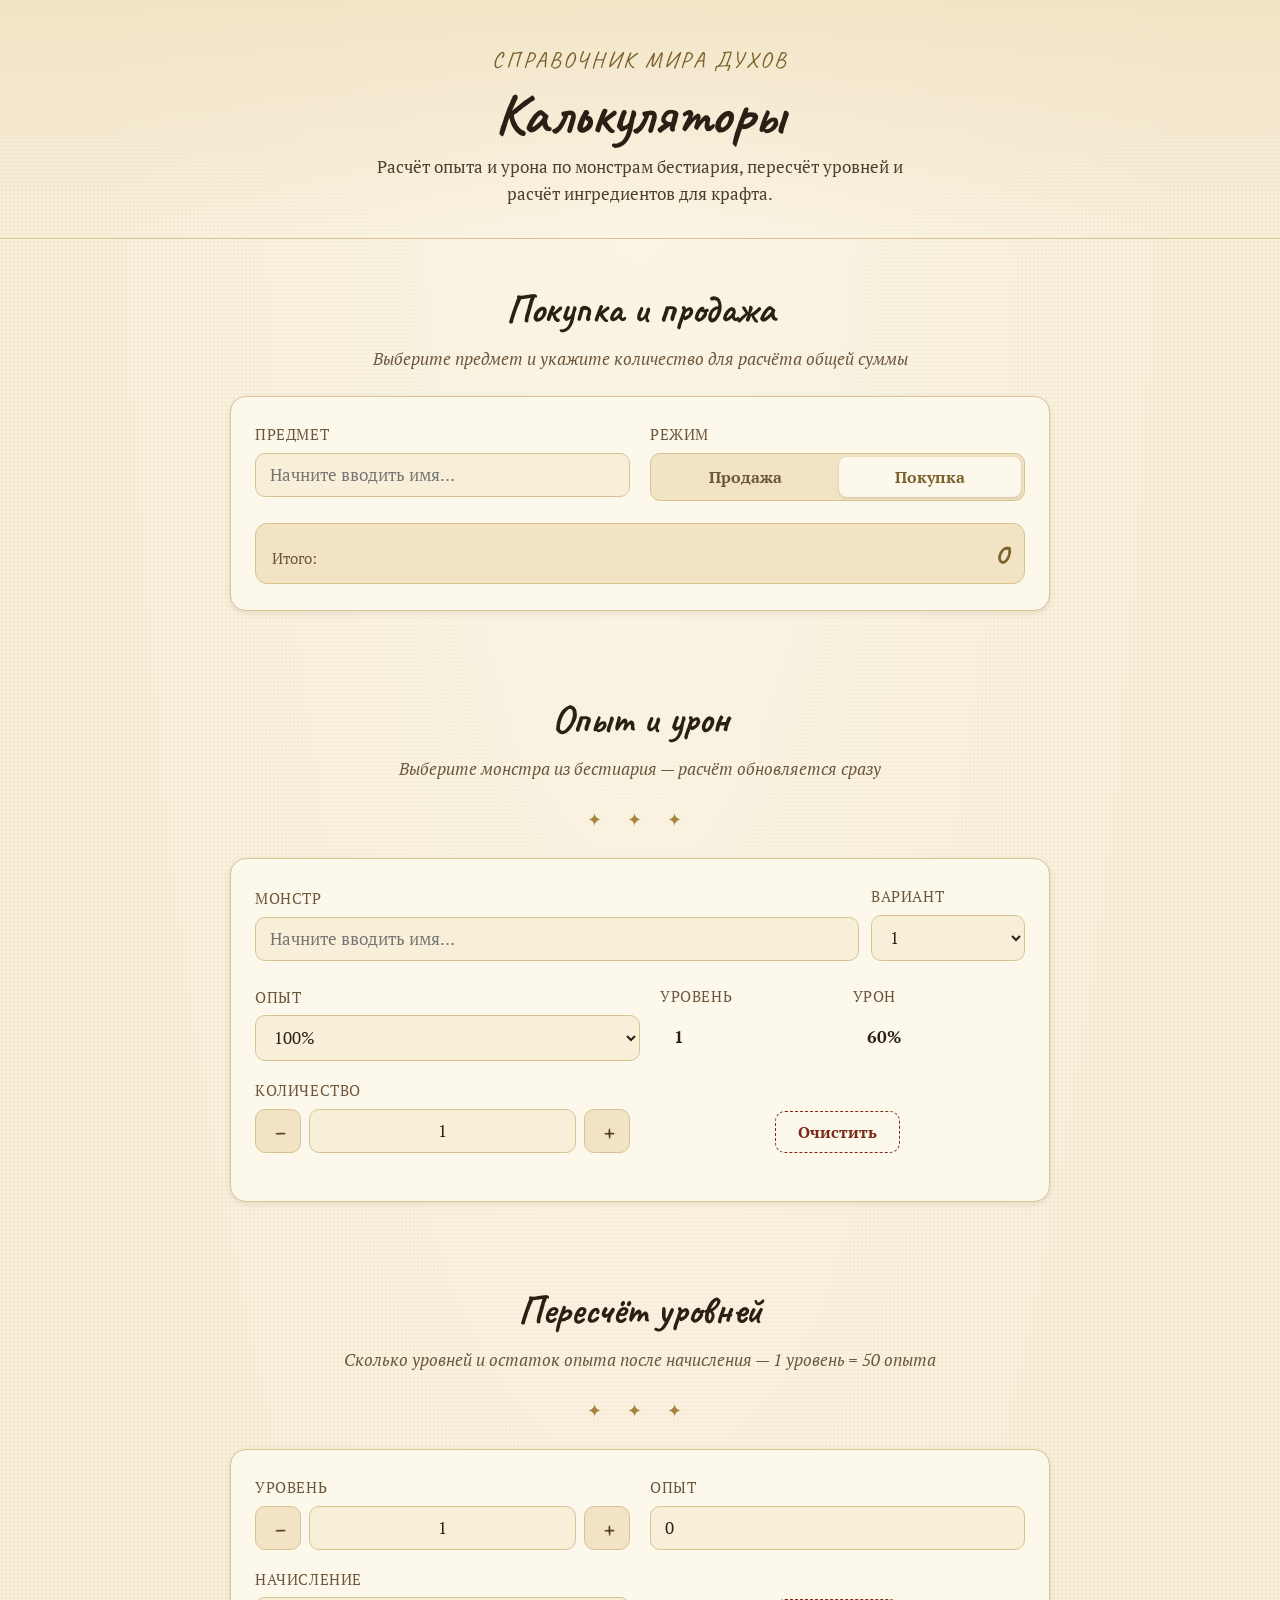
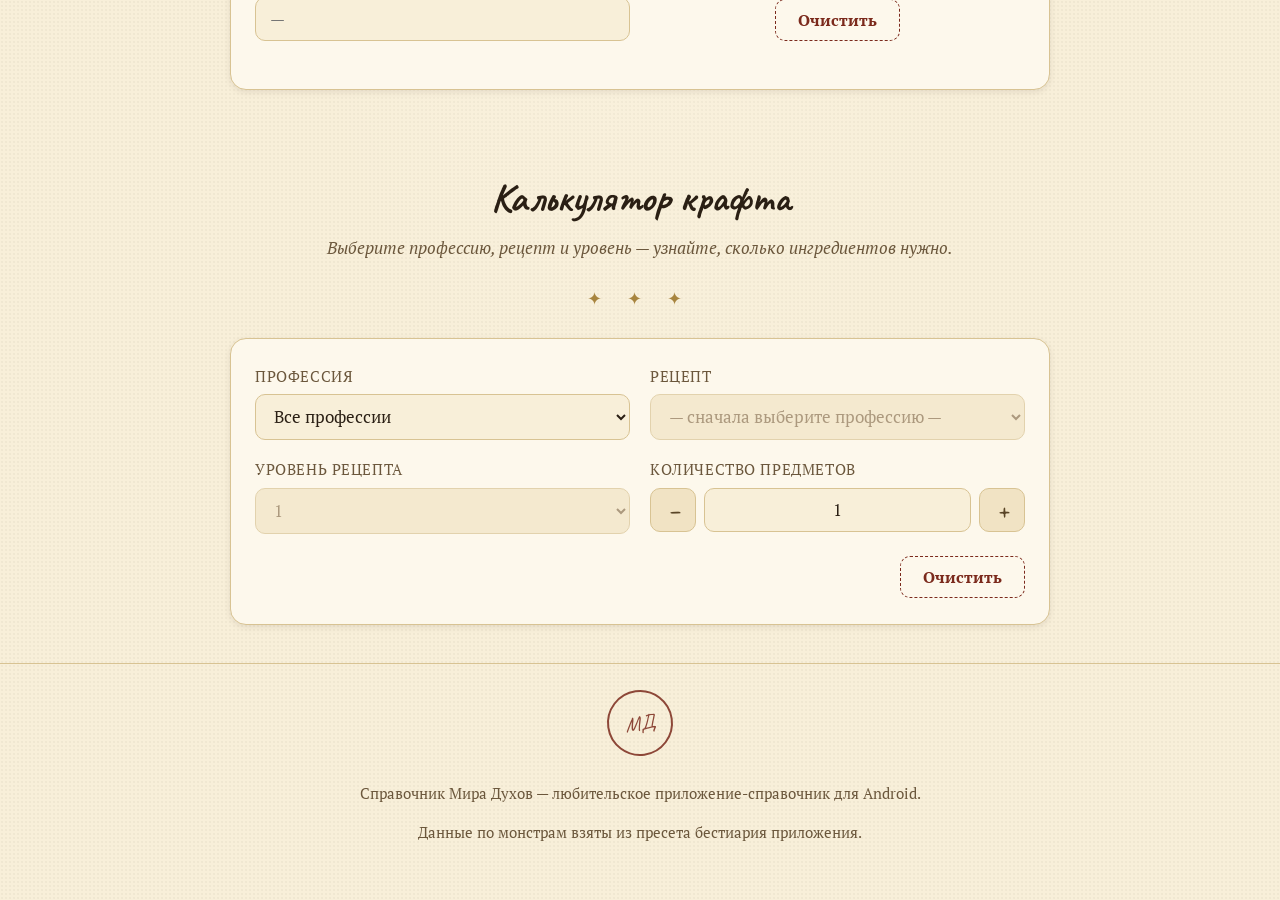
==== calculator.html @ 33ca4345 "fix(calculator): add missing section opener for monster calc" ====
<!DOCTYPE html>
<html lang="ru">
<head>
  <meta charset="utf-8">
  <meta name="viewport" content="width=device-width, initial-scale=1">
  <meta name="robots" content="noindex">
  <title>Калькуляторы — Справочник Мира Духов</title>
  <meta name="description" content="Калькуляторы опыта и урона по монстрам бестиария, пересчёта уровней и расчёта ингредиентов для крафта.">
  <link rel="icon" type="image/png" href="./assets/favicon.png">
  <link rel="preconnect" href="https://fonts.googleapis.com">
  <link rel="preconnect" href="https://fonts.gstatic.com" crossorigin>
  <link href="https://fonts.googleapis.com/css2?family=Caveat:wght@400;700&family=PT+Serif:ital,wght@0,400;0,700;1,400&display=swap" rel="stylesheet">
  <link rel="stylesheet" href="./calculator.css">
  <script src="./monsters-data.js"></script>
  <script src="./recipes-data.js"></script>
  <script src="./items-data.js"></script>
</head>
<body>
  <header class="hero">
    <div class="wrap">
      <p class="kicker">Справочник Мира Духов</p>
      <h1>Калькуляторы</h1>
      <p class="lead">Расчёт опыта и урона по монстрам бестиария, пересчёт уровней и расчёт ингредиентов для крафта.</p>
    </div>
  </header>

  <main>
    <section id="buy-sell">
      <div class="wrap">
        <h2 class="sec-title">Покупка и продажа</h2>
        <p class="sec-sub">Выберите предмет и укажите количество для расчёта общей суммы</p>
        
        <div class="calc-card">
          <div class="fields">
            <div class="field">
              <label for="item-input">Предмет</label>
              <div class="combo">
                <input type="text" id="item-input" autocomplete="off" spellcheck="false" placeholder="Начните вводить имя…">
                <div class="combo-list" id="item-list" role="listbox" aria-label="Варианты предметов"></div>
              </div>
            </div>
            <div class="field">
              <span class="field-label" id="mode-label">Режим</span>
              <div class="switch" id="mode-switch" role="group" aria-labelledby="mode-label">
                <button type="button" class="switch-btn" data-mode="sell" aria-pressed="false">Продажа</button>
                <button type="button" class="switch-btn active" data-mode="buy" aria-pressed="true">Покупка</button>
              </div>
            </div>
          </div>
          
          <div class="results">
            <div class="items-head" id="items-head" hidden>
              <button type="button" class="btn-clear" id="items-clear">Очистить</button>
            </div>
            <div class="items" id="items-list"></div>
            <div class="result-row total" id="total-row">
              <span class="r-label">Итого:</span>
              <span class="r-value" id="total-value">0</span>
            </div>
          </div>
        </div>
      </div>
    </section>

    <section id="monster">
      <div class="wrap">
        <h2 class="sec-title">Опыт и урон</h2>
        <p class="sec-sub">Выберите монстра из бестиария — расчёт обновляется сразу</p>
        <div class="ornament" aria-hidden="true">✦ ✦ ✦</div>

        <div class="calc-card">
          <div class="fields">
            <div class="field field-monster">
              <div class="monster-row">
                <div class="m-name-field">
                  <label for="monster-input">Монстр</label>
                  <div class="combo">
                    <input type="text" id="monster-input" autocomplete="off" spellcheck="false" placeholder="Начните вводить имя…">
                    <div class="combo-list" id="monster-list" role="listbox" aria-label="Варианты монстров"></div>
                  </div>
                </div>
                <div class="m-var-field">
                  <label for="variant-select">Вариант</label>
                  <select id="variant-select" aria-label="Вариант монстра">
                    <option value="1">1</option>
                    <option value="2">2</option>
                    <option value="3">3</option>
                    <option value="4">4</option>
                    <option value="5">5</option>
                    <option value="6">6</option>
                  </select>
                </div>
              </div>
            </div>

            <div class="field field-summary">
              <div class="exp-wrap">
                <label for="exp-select">Опыт</label>
                <select id="exp-select">
                  <option value="1" selected>100%</option>
                  <option value="0.75">75%</option>
                  <option value="0.5">50%</option>
                </select>
              </div>
              <div class="sum-cell">
                <span class="sum-name">Уровень</span>
                <span class="sum-value" id="variant-level">1</span>
              </div>
              <div class="sum-cell">
                <span class="sum-name">Урон</span>
                <span class="sum-value" id="variant-dmg">60%</span>
              </div>
            </div>

            <div class="field">
              <label for="count-input">Количество</label>
              <div class="stepper">
                <button type="button" id="count-minus" aria-label="Уменьшить количество">−</button>
                <input type="number" id="count-input" inputmode="numeric" min="1" step="1" value="1" aria-label="Количество">
                <button type="button" id="count-plus" aria-label="Увеличить количество">+</button>
              </div>
              <span id="count-max-hint"></span>
            </div>

            <div class="field-clear">
              <button type="button" class="btn-clear" id="monster-clear">Очистить</button>
            </div>
          </div>

          <div class="results" id="monster-results">
            <div class="result-row" id="row-element" hidden>
              <span class="r-label">Стихия</span>
              <span class="r-value" id="element-value"></span>
            </div>
            <div class="result-row" id="row-exp" hidden>
              <span class="r-label">Опыт</span>
              <span class="r-value" id="exp-value">—</span>
              <span class="r-formula" id="exp-formula"></span>
            </div>
            <div class="result-row total" id="row-dmg" hidden>
              <span class="r-label">Урон</span>
              <span class="r-value" id="dmg-value">—</span>
              <span class="r-formula" id="dmg-formula"></span>
            </div>
            <div class="results-grid" id="loot-city-grid">
              <div class="result-row" id="row-loot" hidden>
                <span class="r-label">Лут</span>
                <span class="r-value" id="loot-value">
                  <span class="r-value-text"></span>
                </span>
                <button type="button" class="copy-btn loot-copy-btn" id="loot-copy" aria-label="Скопировать список лута">Копировать</button>
              </div>
              <div class="result-row" id="city-row" hidden>
                <span class="r-label">Города</span>
                <span class="r-value" id="city-value">
                  <span class="r-value-text" id="city-list"></span>
                </span>
              </div>
            </div>
          </div>
        </div>
      </div>
    </section>

    <section id="urovni">
      <div class="wrap">
        <h2 class="sec-title">Пересчёт уровней</h2>
        <p class="sec-sub">Сколько уровней и остаток опыта после начисления — 1 уровень = 50 опыта</p>
        <div class="ornament" aria-hidden="true">✦ ✦ ✦</div>

        <div class="calc-card">
          <div class="fields">
            <div class="field">
              <label for="lvl2-input">Уровень</label>
              <div class="stepper">
                <button type="button" id="lvl2-minus" aria-label="Уменьшить уровень">−</button>
                <input type="number" id="lvl2-input" inputmode="numeric" min="1" step="1" value="1" aria-label="Уровень">
                <button type="button" id="lvl2-plus" aria-label="Увеличить уровень">+</button>
              </div>
            </div>

            <div class="field">
              <label for="exp2-input">Опыт</label>
              <input type="number" id="exp2-input" inputmode="numeric" min="0" max="49" step="1" value="0" aria-label="Опыт">
            </div>

            <div class="field">
              <label for="gain2-input">Начисление</label>
              <input type="number" id="gain2-input" inputmode="numeric" min="0" step="1" placeholder="—" aria-label="Начисление опыта">
            </div>

            <div class="field-clear">
              <button type="button" class="btn-clear" id="lvl2-clear">Очистить</button>
            </div>
          </div>

          <div class="results" id="lvl2-results">
            <div class="result-row" id="row2-level" hidden>
              <span class="r-label">Новый уровень</span>
              <span class="r-value" id="lvl2-value">—</span>
              <span class="r-formula" id="lvl2-formula"></span>
            </div>
            <div class="result-row total" id="row2-rest" hidden>
              <span class="r-label">Остаток опыта</span>
              <span class="r-value" id="rest2-value">—</span>
              <span class="r-formula" id="rest2-formula"></span>
            </div>
          </div>
        </div>
      </div>
    </section>
    <section id="craft">
      <div class="wrap">
        <h2 class="sec-title">Калькулятор крафта</h2>
        <p class="sec-sub">Выберите профессию, рецепт и уровень — узнайте, сколько ингредиентов нужно.</p>
        <div class="ornament" aria-hidden="true">✦ ✦ ✦</div>

        <div class="calc-card">
          <div class="fields">
            <div class="field">
              <label for="craft-profession">Профессия</label>
              <select id="craft-profession">
                <option value="">Все профессии</option>
                <option value="alchemist">Зельевар</option>
                <option value="enchanter">Заклинатель</option>
                <option value="cook">Кулинар</option>
                <option value="jeweler">Ювелир</option>
              </select>
            </div>

            <div class="field">
              <label for="craft-recipe">Рецепт</label>
              <select id="craft-recipe" disabled>
                <option value="">— сначала выберите профессию —</option>
              </select>
            </div>

            <div class="field">
              <label for="craft-level">Уровень рецепта</label>
              <select id="craft-level" disabled>
                <option value="1">1</option>
                <option value="5">5</option>
                <option value="10">10</option>
                <option value="15">15</option>
                <option value="20">20</option>
                <option value="25">25</option>
                <option value="30">30</option>
                <option value="35">35</option>
                <option value="40">40</option>
                <option value="50">50</option>
                <option value="55">55</option>
                <option value="60">60</option>
                <option value="65">65</option>
                <option value="70">70</option>
                <option value="75">75</option>
                <option value="80">80</option>
                <option value="85">85</option>
                <option value="90">90</option>
                <option value="95">95</option>
                <option value="100">100</option>
              </select>
            </div>

            <div class="field">
              <label for="craft-qty">Количество предметов</label>
              <div class="stepper">
                <button type="button" id="craft-qty-minus" aria-label="Уменьшить количество">−</button>
                <input type="number" id="craft-qty" inputmode="numeric" min="1" step="1" value="1" aria-label="Количество">
                <button type="button" id="craft-qty-plus" aria-label="Увеличить количество">+</button>
              </div>
            </div>
          </div>

          
          <div class="result-row" id="row-craft" hidden>
            <span class="r-value" id="craft-output">
              <span class="r-value-text"></span>
              <button type="button" class="copy-btn" id="craft-copy" aria-label="Скопировать список ингредиентов">Копировать</button></span>
          </div>

          <div class="card-actions">
            <button type="button" class="btn-clear" id="craft-clear">Очистить</button>
          </div>
        </div>
      </div>
    </section>
  </main>

  <footer>
    <div class="wrap">
      <div class="seal" aria-hidden="true">МД</div>
      <p>Справочник Мира Духов — любительское приложение-справочник для Android.</p>
      <p>Данные по монстрам взяты из пресета бестиария приложения.</p>
    </div>
  </footer>

  <script>
    'use strict';

    /* ——— Утилиты ——— */
    function fmtInt(x) {
      var s = Math.round(x).toString(10);
      var out = '', c = 0;
      for (var i = s.length - 1; i >= 0; i--) {
        out = s[i] + out;
        c++;
        if (c % 3 === 0 && i > 0) out = '\u00A0' + out;
      }
      return out;
    }

    function clampInt(v, min, max, fallback) {
      var n = parseInt(v, 10);
      if (isNaN(n)) return fallback;
      if (n < min) return min;
      if (n > max) return max;
      return n;
    }

    /* ——— Калькулятор 1: опыт, урон и лут ——— */
    var mInput = document.getElementById('monster-input');
    var mList = document.getElementById('monster-list');
    var expSel = document.getElementById('exp-select');
    var cntInput = document.getElementById('count-input');
    var cntMaxHint = document.getElementById('count-max-hint');
    var vLevelEl = document.getElementById('variant-level');
    var vDmgEl = document.getElementById('variant-dmg');

    /* 6 вариантов монстра: номер → урон%, ступень уровня от min монстра (0/1/2), макс кол-во */
    var VARIANTS = [
      { dmg: 60, tier: 0, max: 7 },   /* 1 — 60% | 1 ур. | 7 шт */
      { dmg: 20, tier: 2, max: 11 },  /* 2 — 20% | 3 ур. | 11 шт */
      { dmg: 30, tier: 1, max: 10 },  /* 3 — 30% | 2 ур. | 10 шт */
      { dmg: 10, tier: 2, max: 12 },  /* 4 — 10% | 3 ур. | 12 шт */
      { dmg: 50, tier: 0, max: 8 },   /* 5 — 50% | 1 ур. | 8 шт */
      { dmg: 40, tier: 1, max: 9 }    /* 6 — 40% | 2 ур. | 9 шт */
    ];
    var currentVariant = 0;   // индекс выбранного варианта (0 = вариант 1)
    var variantSel = document.getElementById('variant-select');
    var cntMinus = document.getElementById('count-minus');
    var cntPlus = document.getElementById('count-plus');
    var rowExp = document.getElementById('row-exp');
    var rowDmg = document.getElementById('row-dmg');
    var expValue = document.getElementById('exp-value');
    var expFormula = document.getElementById('exp-formula');
    var dmgValue = document.getElementById('dmg-value');
    var dmgFormula = document.getElementById('dmg-formula');
    var rowLoot = document.getElementById('row-loot');
    var lootValue = document.getElementById('loot-value');
    var lootCopy = document.getElementById('loot-copy');
    var mClear = document.getElementById('monster-clear');
    var rowElement = document.getElementById('row-element');
    var elementValue = document.getElementById('element-value');

    var current = null;   // выбранный монстр {n, min, max, loot}
    var activeIdx = -1;   // подсвеченный пункт списка подсказок

    function norm(s) {
      var map = { 'ё': 'е', 'й': 'и', 'ъ': '', 'ь': '' };
      var r = '';
      s = s.toLowerCase();
      for (var i = 0; i < s.length; i++) {
        var ch = s[i];
        r += (ch in map) ? map[ch] : ch;
      }
      return r;
    }

    function search(q) {
      var nq = norm(q.trim());
      if (!nq) return { hits: [], more: false };
      var starts = [], incl = [];
      for (var i = 0; i < MONSTERS.length; i++) {
        var nn = norm(MONSTERS[i].n);
        if (nn.indexOf(nq) === 0) starts.push(i);
        else if (nn.indexOf(nq) !== -1) incl.push(i);
      }
      return { hits: starts.concat(incl), more: false };
    }

    function lvlLabel(m) {
      if (m.min == null) return 'уровни не указаны';
      if (m.min === m.max) return m.min + ' ур.';
      return m.min + '–' + m.max + ' ур.';
    }

    /* Уровень варианта: min + ступень (0/1/2); монстры с одним уровнем (напр. 10 ур.) — всегда он */
    function variantLevel(v) {
      if (current == null || current.min == null) return 1;
      if (current.min === current.max) return current.min;
      var lvl = current.min + v.tier;
      if (lvl > current.max) lvl = current.max;
      return lvl;
    }

    /* Максимум количества: без ограничений для монстров с одним уровнем */
    function currentMaxQty() {
      if (current != null && current.min != null && current.min === current.max) return 9999;
      return VARIANTS[currentVariant].max;
    }

    function escapeHtml(s) {
      return s.replace(/[&<>"']/g, function (c) {
        return { '&': '&', '<': '<', '>': '>', '"': '"', "'": '&#39;' }[c];
      });
    }

    /* ——— Стихии: палитра как в приложении (constants/monsterElements.ts) ——— */
    var ELEMENT_STYLES = {
      'Вода': { background: '#d5e4ec', text: '#26485c' },
      'Огонь': { background: '#ecd2c8', text: '#6d3223' },
      'Земля': { background: '#cbb98f', text: '#5b4726' },
      'Воздух': { background: '#dde8d6', text: '#42582f' },
      'Энергия': { background: '#e0d5ea', text: '#4c3663' },
      'Свет': { background: '#ece5c8', text: '#5e5322' },
      'Тьма': { background: '#d3ccd6', text: '#372e42' }
    };
    var DEFAULT_ELEMENT_STYLE = { background: '#efe9d8', text: '#4f3e2b' };

    function elementChip(el) {
      var st = ELEMENT_STYLES[el] || DEFAULT_ELEMENT_STYLE;
      return '<span class="element-chip" style="background:' + st.background + ';color:' + st.text + '">' +
        escapeHtml(el) + '</span>';
    }

    function elementChipsHtml(els) {
      if (!els || els.length === 0) {
        var st = DEFAULT_ELEMENT_STYLE;
        return '<span class="element-chip" style="background:' + st.background + ';color:' + st.text + '">— без стихии —</span>';
      }
      if (els.length === 1) return elementChip(els[0]);
      /* Несколько стихий — цветные полосы-сегменты, как ElementBackdrop в приложении */
      return '<span class="element-chip-stripes">' + els.map(elementChip).join('') + '</span>';
    }

    function markMatch(name, q) {
      var t = norm(q.trim());
      if (!t) return escapeHtml(name);
      var idx = norm(name).indexOf(t);
      if (idx === -1) return escapeHtml(name);
      return escapeHtml(name.slice(0, idx)) +
        '<span class="combo-mark">' + escapeHtml(name.slice(idx, idx + t.length)) + '</span>' +
        escapeHtml(name.slice(idx + t.length));
    }

    function renderList() {
      var q = mInput.value;
      var res = search(q);
      var hits = res.hits;
      activeIdx = -1;
      if (!q.trim()) { mList.innerHTML = ''; closeList(); return; }
      if (hits.length === 0) {
        mList.innerHTML = '<div class="combo-empty">Ничего не найдено</div>';
        mList.classList.add('open');
        return;
      }
      var html = '';
      for (var k = 0; k < hits.length; k++) {
        var m = MONSTERS[hits[k]];
        html += '<div class="combo-item" data-i="' + hits[k] + '" role="option">' +
          '<span>' + markMatch(m.n, q) + '</span>' +
          '<span class="lvl">' + lvlLabel(m) + '</span>' +
          '<span class="combo-el">' + elementChipsHtml(m.el) + '</span></div>';
      }
      mList.innerHTML = html;
      mList.classList.add('open');
    }

    function closeList() { mList.classList.remove('open'); activeIdx = -1; }

    /* Подписи уровня/урона по текущему варианту и монстру */
    function updateSummary() {
      var v = VARIANTS[currentVariant];
      vLevelEl.textContent = String(variantLevel(v));
      vDmgEl.textContent = v.dmg + '%';
    }

    function pick(i) {
      var m = MONSTERS[i];
      if (!m) return;
      current = m;
      mInput.value = m.n;
      closeList();
      expSel.value = '1';
      /* количество не сбрасываем — clamp к максимуму варианта в recalc1 */
      currentVariant = 0;
      variantSel.value = '1';
      updateSummary();
      recalc1();
      updateCityList();
    }

    function recalc1() {
      if (current == null) {
        rowElement.hidden = true;
        rowExp.hidden = true;
        rowDmg.hidden = true;
        rowLoot.hidden = true;
        return;
      }
      var v = VARIANTS[currentVariant];
      var level = variantLevel(v);
      var expPct = parseFloat(expSel.value);
      var dmgPct = v.dmg;
      var isFixedLvl = (current.min != null && current.min === current.max);
      var maxQty = currentMaxQty();
      var qty = clampInt(cntInput.value, 1, maxQty, 1);
      cntInput.value = String(qty);
      cntMaxHint.textContent = isFixedLvl ? 'без ограничений' : 'макс. ' + maxQty;

      var expOne = level * 100 * expPct;
      var expAll = expOne * qty;
      var dmgOne = (level * 100 * dmgPct) / 100;
      var dmgAll = dmgOne * qty;

      rowExp.hidden = false;
      rowDmg.hidden = false;
      rowElement.hidden = false;
      elementValue.innerHTML = elementChipsHtml(current.el);

      expValue.textContent = fmtInt(expOne) + (qty > 1 ? ' × ' + qty + ' = ' + fmtInt(expAll) : '');
      expFormula.textContent = current.n + ', ' + level + ' ур., опыт ' + Math.round(expPct * 100) + '%' +
        (qty > 1 ? ', ' + qty + ' шт.' : '') + ' → ' + fmtInt(expOne) + ' за одного, всего ' + fmtInt(expAll);

      dmgValue.textContent = fmtInt(dmgOne) + (qty > 1 ? ' × ' + qty + ' = ' + fmtInt(dmgAll) : '');
      dmgFormula.textContent = current.n + ', ' + level + ' ур., урон ' + dmgPct + '%' +
        (qty > 1 ? ', ' + qty + ' шт.' : '') + ' → ' + fmtInt(dmgOne) + ' за одного, всего ' + fmtInt(dmgAll);

      /* Лут: «имя N/M» — N = кол-во монстров (стаков), M = размер стака из бестиария */
      var loot = current.loot || [];
      rowLoot.hidden = loot.length === 0;
      syncLootCity();
      if (loot.length === 0) {
        lootValue.querySelector('.r-value-text').textContent = '—';
        return;
      }
      var lines = [];
      for (var j = 0; j < loot.length; j++) {
        var name = loot[j][0];
        lines.push(name + ' ' + qty + '/' + loot[j][1]);
      }
      lootValue.querySelector('.r-value-text').textContent = lines.join('\n');
    }

    lootCopy.addEventListener('click', function () {
      if (!current || !current.loot || current.loot.length === 0) return;
      var text = lootValue.querySelector('.r-value-text').textContent || '';
      var textarea = document.createElement('textarea');
      textarea.value = text;
      textarea.style.position = 'fixed';
      textarea.style.opacity = '0';
      document.body.appendChild(textarea);
      textarea.select();
      document.execCommand('copy');
      document.body.removeChild(textarea);
    });

    /* ——— События калькулятора 1 ——— */
    mInput.addEventListener('input', function () { renderList(); updateCityList(); });
    mInput.addEventListener('focus', renderList);
    /* Повторный клик по полю имени — снова показать варианты */
    mInput.addEventListener('click', function () { renderList(); });

    mInput.addEventListener('keydown', function (e) {
      var items = mList.querySelectorAll('.combo-item');
      if (!mList.classList.contains('open') || items.length === 0) return;
      if (e.key === 'ArrowDown') {
        e.preventDefault();
        activeIdx = (activeIdx + 1) % items.length;
      } else if (e.key === 'ArrowUp') {
        e.preventDefault();
        activeIdx = (activeIdx - 1 + items.length) % items.length;
      } else if (e.key === 'Enter') {
        e.preventDefault();
        var it = items[activeIdx >= 0 ? activeIdx : 0];
        pick(parseInt(it.getAttribute('data-i'), 10));
        return;
      } else if (e.key === 'Escape') {
        closeList();
        return;
      } else {
        return;
      }
      for (var i = 0; i < items.length; i++) items[i].classList.toggle('active', i === activeIdx);
      items[activeIdx].scrollIntoView({ block: 'nearest' });
    });

    mList.addEventListener('mousedown', function (e) {
      var item = e.target.closest('.combo-item');
      if (item) {
        e.preventDefault();
        pick(parseInt(item.getAttribute('data-i'), 10));
      }
    });

    document.addEventListener('click', function (e) {
      if (!e.target.closest('.combo')) closeList();
    });

    expSel.addEventListener('change', recalc1);
    variantSel.addEventListener('change', function () {
      var n = parseInt(variantSel.value, 10);
      if (n >= 1 && n <= VARIANTS.length) {
        currentVariant = n - 1;
        updateSummary();
        recalc1();
      }
    });
    cntInput.addEventListener('input', function () {
      var maxQty = currentMaxQty();
      cntInput.value = String(clampInt(cntInput.value, 1, maxQty, 1));
      recalc1();
    });

    function setCount(v) {
      var maxQty = currentMaxQty();
      cntInput.value = String(clampInt(v, 1, maxQty, 1)); updateCityList();
      recalc1();
    }

    cntMinus.addEventListener('click', function () {
      var maxQty = currentMaxQty();
      setCount(clampInt(cntInput.value, 1, maxQty, 1) - 1);
    });
    cntPlus.addEventListener('click', function () {
      var maxQty = currentMaxQty();
      setCount(clampInt(cntInput.value, 1, maxQty, 1) + 1);
    });

    mClear.addEventListener('click', function () {
      current = null;
      mInput.value = '';
      closeList();
      currentVariant = 0;
      variantSel.value = '1';
      vLevelEl.textContent = '1';
      vDmgEl.textContent = '60%';
      cntInput.value = '1';
      expSel.value = '1';
      recalc1();
      updateCityList();
      mInput.focus();
    });

    /* ——— Калькулятор 2: пересчёт уровней ——— */
    var l2Input = document.getElementById('lvl2-input');
    var l2Minus = document.getElementById('lvl2-minus');
    var l2Plus = document.getElementById('lvl2-plus');
    var e2Input = document.getElementById('exp2-input');
    var g2Input = document.getElementById('gain2-input');
    var row2Level = document.getElementById('row2-level');
    var row2Rest = document.getElementById('row2-rest');
    var l2Value = document.getElementById('lvl2-value');
    var l2Formula = document.getElementById('lvl2-formula');
    var r2Value = document.getElementById('rest2-value');
    var r2Formula = document.getElementById('rest2-formula');
    var l2Clear = document.getElementById('lvl2-clear');

    var EXP_PER_LEVEL = 50;

    function parseInt2(v, fallback) {
      var n = parseInt(v, 10);
      return isNaN(n) ? fallback : n;
    }

    function recalc2() {
      var gainRaw = g2Input.value.trim();
      if (gainRaw === '') {
        row2Level.hidden = true;
        row2Rest.hidden = true;
        return;
      }
      var gain = parseInt2(gainRaw, 0);
      if (gain < 0) gain = 0;
      var lvl = clampInt(l2Input.value, 1, 9999, 1);
      var exp = clampInt(e2Input.value, 0, 49, 0);

      var total = lvl * EXP_PER_LEVEL + exp + gain;
      var newLvl = Math.floor(total / EXP_PER_LEVEL);
      var rest = total % EXP_PER_LEVEL;

      row2Level.hidden = false;
      row2Rest.hidden = false;

      l2Value.textContent = String(newLvl);
      l2Formula.textContent = lvl + ' ур. × 50 + ' + exp + ' + ' + fmtInt(gain) + ' = ' + fmtInt(total) + ' опыта → ' + newLvl + ' ур.';
      r2Value.textContent = String(rest);
      r2Formula.textContent = 'Остаток в пределах уровня: ' + rest + ' из 50';
    }

    function setL2(v) {
      l2Input.value = String(clampInt(v, 1, 9999, 1));
      recalc2();
    }

    l2Minus.addEventListener('click', function () { setL2(clampInt(l2Input.value, 1, 9999, 1) - 1); });
    l2Plus.addEventListener('click', function () { setL2(clampInt(l2Input.value, 1, 9999, 1) + 1); });
    l2Input.addEventListener('input', recalc2);
    e2Input.addEventListener('input', recalc2);
    g2Input.addEventListener('input', recalc2);

    l2Clear.addEventListener('click', function () {
      l2Input.value = '1';
      e2Input.value = '0';
      g2Input.value = '';
      recalc2();
      l2Input.focus();
    });

    /* ——— Обновление списка городов монстра ——— */
    var cityListEl = document.getElementById('city-list');
    var cityRowEl = document.getElementById('city-row');
    var lootCityGrid = document.getElementById('loot-city-grid');

    function getCityNames() {
      var mName = mInput.value.trim();
      var m = MONSTERS.find(function (x) { return x.n === mName; });
      if (!m) return [];
      return m.cityNames || m.cities || m.cityIds || [];
    }

    function updateCityList() {
      if (!cityListEl) return;
      var names = getCityNames();
      cityListEl.textContent = names.join(', ');
      syncLootCity();
    }

    /* Лут и города — 50/50; если есть только одно — колонка одна, если ни одного — блок скрыт */
    function syncLootCity() {
      if (!cityRowEl || !lootCityGrid) return;
      var hasLoot = !rowLoot.hidden;
      var hasCities = getCityNames().length > 0;
      cityRowEl.hidden = !hasCities;
      lootCityGrid.hidden = !(hasLoot || hasCities);
      lootCityGrid.classList.toggle('single', hasLoot !== hasCities);
    }

    /* ——— Инициализация ——— */
    currentVariant = 0;
    variantSel.value = '1';
    vLevelEl.textContent = '1';
    vDmgEl.textContent = '60%';
    recalc1(); updateCityList();
    recalc2();
  </script>

  <script src="./craft-calculator.js"></script>
</body>
</html>
---- calculator.css ----
:root {
      --paper-0: #fdf8ec;
      --paper-50: #f8efd9;
      --paper-100: #f1e3c4;
      --paper-200: #e8d7ae;
      --paper-300: #d8c393;
      --ink-200: #8a7250;
      --ink-300: #6b573c;
      --ink-400: #4f3e2b;
      --ink-500: #3a2c1e;
      --ink-600: #2a1f14;
      --gold-300: #cba75d;
      --gold-500: #a8853f;
      --gold-700: #7d612b;
      --seal-500: #7b2a1c;
      --primary-700: #5a4527;
      --hand: 'Caveat', 'Comic Sans MS', cursive;
      --serif: 'PT Serif', Georgia, 'Times New Roman', serif;
    }

    * { box-sizing: border-box; }
    [hidden] { display: none !important; }

    body {
      margin: 0;
      font-family: var(--serif);
      font-size: 17px;
      line-height: 1.6;
      color: var(--ink-500);
      background-color: var(--paper-50);
      background-image:
        radial-gradient(ellipse at top, rgba(253, 248, 236, 0.7), transparent 60%),
        radial-gradient(rgba(58, 44, 30, 0.04) 1px, transparent 1px);
      background-size: 100% 100%, 4px 4px;
      -webkit-font-smoothing: antialiased;
    }

    .wrap { max-width: 860px; margin: 0 auto; padding: 0 20px; }

    /* ——— Шапка ——— */
    .hero {
      text-align: center;
      padding: 42px 0 30px;
      background: linear-gradient(180deg, rgba(241, 227, 196, 0.9), rgba(248, 239, 217, 0));
      border-bottom: 1px solid var(--paper-300);
    }

    .hero .kicker {
      font-family: var(--hand);
      font-size: 1.4rem;
      letter-spacing: 0.12em;
      text-transform: uppercase;
      color: var(--gold-700);
      margin: 0 0 6px;
    }

    .hero h1 {
      font-family: var(--hand);
      font-weight: 700;
      font-size: clamp(2.4rem, 6vw, 3.6rem);
      line-height: 1.05;
      color: var(--ink-600);
      margin: 0 0 10px;
    }

    .hero .lead { max-width: 560px; margin: 0 auto; font-size: 1.05rem; color: var(--ink-400); }

    /* ——— Секции ——— */
    section { padding: 38px 0; }

    .sec-title {
      font-family: var(--hand);
      font-weight: 700;
      font-size: clamp(1.9rem, 5vw, 2.5rem);
      text-align: center;
      color: var(--ink-600);
      margin: 0 0 4px;
    }

    .sec-sub { text-align: center; color: var(--ink-300); font-style: italic; margin: 0 0 24px; }

    .ornament {
      text-align: center;
      color: var(--gold-500);
      font-size: 1.1rem;
      letter-spacing: 0.6em;
      margin: 0 0 24px;
      user-select: none;
    }

    .calc-card {
      background: var(--paper-0);
      border: 1px solid var(--paper-300);
      border-radius: 16px;
      padding: 26px 24px;
      box-shadow: 0 2px 6px rgba(58, 44, 30, 0.10);
    }

    .fields {
      display: grid;
      grid-template-columns: repeat(2, minmax(0, 1fr));
      gap: 18px 20px;
      margin-bottom: 22px;
    }
    .field-monster,
    .field-summary {
      grid-column: 1 / -1;
    }

    .field { min-width: 0; }

    .field > label {
      display: block;
      font-size: 0.92rem;
      letter-spacing: 0.04em;
      text-transform: uppercase;
      color: var(--ink-300);
      margin: 0 0 6px;
    }

    .field .hint { font-size: 0.85rem; color: var(--ink-200); font-style: italic; margin-top: 4px; }

    .field-label {
      display: block;
      font-size: 0.92rem;
      letter-spacing: 0.04em;
      text-transform: uppercase;
      color: var(--ink-300);
      margin: 0 0 6px;
    }

    /* ——— Переключатель Продажа / Покупка ——— */
    .switch {
      display: flex;
      background: var(--paper-100);
      border: 1px solid var(--paper-300);
      border-radius: 10px;
      padding: 3px;
      gap: 3px;
    }

    .switch-btn {
      flex: 1 1 0;
      font-family: var(--serif);
      font-size: 1rem;
      font-weight: 700;
      color: var(--ink-300);
      background: transparent;
      border: none;
      border-radius: 8px;
      padding: 9px 12px;
      cursor: pointer;
      transition: background 0.15s ease, color 0.15s ease;
    }

    .switch-btn:hover { color: var(--ink-500); }

    .switch-btn.active {
      background: var(--paper-0);
      color: var(--gold-700);
      box-shadow: 0 1px 3px rgba(58, 44, 30, 0.18);
    }

    .field-summary {
      display: flex;
      gap: 20px;
      margin-top: 6px;
      align-items: flex-end;
    }
    .exp-wrap {
      flex: 0 0 50%;
      max-width: 50%;
      min-width: 0;
    }
    .exp-wrap > label {
      display: block;
      font-size: 0.92rem;
      letter-spacing: 0.04em;
      text-transform: uppercase;
      color: var(--ink-300);
      margin: 0 0 6px;
    }
    .exp-wrap select {
      width: 100%;
    }
    .sum-cell {
      flex: 1 1 0;
      display: flex;
      flex-direction: column;
      min-width: 0;
    }
    .sum-name {
      font-size: 0.92rem;
      letter-spacing: 0.04em;
      text-transform: uppercase;
      color: var(--ink-300);
      margin-bottom: 6px;
    }
    .sum-value {
      font-family: var(--serif);
      font-size: 1.05rem;
      font-weight: 700;
      color: var(--ink-600);
      padding: 10px 14px;
    }

    input[type="text"], input[type="number"], select {
      width: 100%;
      font-family: var(--serif);
      font-size: 1.05rem;
      color: var(--ink-600);
      background: var(--paper-50);
      border: 1px solid var(--paper-300);
      border-radius: 10px;
      padding: 10px 14px;
      outline: none;
      transition: border-color 0.15s ease, box-shadow 0.15s ease;
    }

    input[type="text"]:focus, input[type="number"]:focus, select:focus {
      border-color: var(--gold-500);
      box-shadow: 0 0 0 3px rgba(168, 133, 63, 0.18);
    }

    select { cursor: pointer; }
    select:disabled { color: var(--ink-200); cursor: default; background: var(--paper-100); }

    /* ——— Поиск монстра с подсказками ——— */
    .combo { position: relative; width: 100%; }

    .combo-list {
      position: absolute;
      z-index: 30;
      left: 0;
      right: 0;
      top: calc(100% + 6px);
      background: var(--paper-0);
      border: 1px solid var(--paper-300);
      border-radius: 12px;
      box-shadow: 0 10px 26px rgba(58, 44, 30, 0.22);
      max-height: 320px;
      overflow-y: auto;
      padding: 6px;
      display: none;
    }

    .combo-list.open { display: block; }

    .combo-item {
      display: flex;
      justify-content: space-between;
      align-items: baseline;
      gap: 12px;
      padding: 9px 12px;
      border-radius: 8px;
      cursor: pointer;
      color: var(--ink-500);
    }

    .combo-item .lvl { flex: none; font-size: 0.88rem; color: var(--ink-200); font-style: italic; }
    .combo-item .combo-el { flex: none; margin-left: auto; }
    .monster-row {
      display: flex;
      gap: 12px;
      align-items: flex-end;
    }
    .monster-row label {
      display: block;
      font-size: 0.92rem;
      letter-spacing: 0.04em;
      text-transform: uppercase;
      color: var(--ink-300);
      margin: 0 0 6px;
    }
    .monster-row .m-name-field {
      flex: 1 1 0;
      min-width: 0;
    }
    .monster-row .m-var-field {
      flex: 0 0 20%;
      max-width: 20%;
    }
    .monster-row .combo {
      width: 100%;
    }
    .monster-row select {
      width: 100%;
    }
    .combo-item:hover, .combo-item.active { background: var(--paper-100); color: var(--ink-600); }
    .combo-item.none-lvl .lvl { color: var(--seal-500); }

    .combo-empty { padding: 10px 12px; color: var(--ink-200); font-style: italic; }
    .combo-mark { color: var(--gold-700); font-weight: 700; }
    .combo-item .price { flex: none; font-size: 0.9rem; color: var(--gold-700); white-space: nowrap; }

    /* ——— Покупка/продажа: список позиций ——— */
    .items { display: grid; gap: 10px; }
    .items:empty { display: none; }

    .item-row {
      display: flex;
      align-items: center;
      gap: 12px;
      background: var(--paper-50);
      border: 1px solid var(--paper-200);
      border-radius: 12px;
      padding: 10px 14px;
    }

    .item-row .item-name { flex: 1 1 auto; min-width: 0; color: var(--ink-500); }
    .item-row .item-amount {
      flex: none;
      font-family: var(--hand);
      font-weight: 700;
      font-size: 1.4rem;
      line-height: 1;
      color: var(--primary-700);
      white-space: nowrap;
    }

    /* Строка позиции */
    .item-line { display: flex; align-items: center; }
    .item-line .item-row { flex: 1 1 auto; }

    .item-row .stepper { flex: none; gap: 6px; }
    .item-row .stepper button { width: 38px; font-size: 1.35rem; }
    .item-row .stepper input {
      width: 56px;
      font-family: var(--serif);
      font-size: 1.05rem;
      color: var(--ink-600);
      background: var(--paper-0);
      border: 1px solid var(--paper-300);
      border-radius: 10px;
      padding: 7px 4px;
    }

    /* Одна кнопка «Очистить» на весь список позиций — над списком */
    .items-head { display: flex; justify-content: flex-end; }
    .items-head[hidden] { display: none; }

    @media (max-width: 640px) {
      .item-row { flex-wrap: wrap; }
      .item-row .item-amount { order: 3; width: 100%; text-align: right; }
    }

    /* ——— Степпер (−/+ по бокам) ——— */
    .stepper { display: flex; align-items: stretch; gap: 8px; }

    .stepper button {
      flex: none;
      width: 46px;
      font-family: var(--hand);
      font-size: 1.6rem;
      font-weight: 700;
      line-height: 1;
      color: var(--primary-700);
      background: var(--paper-100);
      border: 1px solid var(--paper-300);
      border-radius: 10px;
      cursor: pointer;
      transition: background 0.15s ease, transform 0.1s ease;
    }

    .stepper button:hover { background: var(--paper-200); }
    .stepper button:active { transform: translateY(1px); }
    .stepper button:disabled { opacity: 0.45; cursor: default; transform: none; }

    .stepper input { text-align: center; -moz-appearance: textfield; appearance: textfield; }
    .stepper input::-webkit-outer-spin-button,
    .stepper input::-webkit-inner-spin-button { -webkit-appearance: none; margin: 0; }

    /* ——— Кнопка «Очистить» ——— */
    .card-actions { margin-top: 20px; display: flex; justify-content: flex-end; }

    .btn-clear {
      font-family: var(--serif);
      font-size: 1rem;
      font-weight: 700;
      color: var(--seal-500);
      background: transparent;
      border: 1px dashed var(--seal-500);
      border-radius: 10px;
      padding: 9px 22px;
      cursor: pointer;
      transition: background 0.15s ease;
    }

    .btn-clear:hover { background: rgba(123, 42, 28, 0.08); }

    /* Кнопка «Очистить» — соседняя колонка сетки, по центру блока */
    .field-clear {
      display: flex;
      align-items: flex-end;
      justify-content: center;
    }

    /* ——— Результаты ——— */
    .results { margin-top: 22px; display: grid; gap: 14px; }

    .result-row {
      display: grid;
      grid-template-columns: 1fr auto;
      align-items: baseline;
      gap: 6px 16px;
      background: var(--paper-50);
      border: 1px solid var(--paper-200);
      border-radius: 12px;
      padding: 12px 16px;
    }

    .result-row .r-label { font-size: 0.95rem; color: var(--ink-300); }
    .result-row .r-value {
      font-family: var(--hand);
      font-weight: 700;
      font-size: 1.7rem;
      line-height: 1.1;
      color: var(--primary-700);
      white-space: nowrap;
    }

    .result-row .r-formula {
      grid-column: 1 / -1;
      font-size: 0.88rem;
      color: var(--ink-200);
      font-style: italic;
    }

    .result-row.total { background: var(--paper-100); border-color: var(--paper-300); }
    .result-row.total .r-value { font-size: 2rem; color: var(--gold-700); }

    .placeholder { color: var(--ink-200); font-style: italic; text-align: center; padding: 8px 0 2px; }

    #row-loot,
    #city-row {
      grid-template-columns: minmax(0, 70%) minmax(0, 1fr);
      align-items: start;
      justify-items: stretch;
    }
    #row-loot .r-label,
    #city-row .r-label {
      grid-column: 1 / -1;
      justify-self: start;
      font-weight: 500;
      color: var(--ink-400);
    }
    #row-loot .r-value,
    #city-row .r-value {
      display: flex;
      align-items: flex-start;
      gap: 12px;
      min-width: 0;
      justify-self: stretch;
      text-align: left;
    }

    .r-value-text {
      font-family: var(--serif);
      font-size: 1rem;
      font-weight: 400;
      line-height: 1.8;
      white-space: pre-line;
      overflow-wrap: anywhere;
      color: var(--ink-500);
      flex: 1;
      min-width: 0;
    }

    /* ——— Лут и крафт: единый стиль для result-row ——— */
    /* Убираем grid-column约束 — .r-label и .r-value текут свободно,
       .r-value занимает всё доступное место, кнопка не уезжает вниз */
    #row-loot,
    #row-craft,
    #city-row {
      align-items: start;
    }
    #row-loot .r-label,
    #row-craft .r-label,
    #city-row .r-label {
      display: block;
      margin-bottom: 6px;
      font-weight: 500;
      color: var(--ink-400);
    }
    #row-loot .r-value,
    #row-craft .r-value,
    #city-row .r-value {
      display: flex;
      align-items: flex-start;
      gap: 12px;
      width: 100%;
    }
    #city-row .r-value { max-height: 400px; overflow-y: auto; }

    .copy-btn {
      font-family: var(--serif);
      font-size: 0.8rem;
      font-weight: 700;
      color: var(--ink-400);
      background: var(--paper-100);
      border: 1px solid var(--paper-300);
      border-radius: 8px;
      padding: 5px 12px;
      cursor: pointer;
      transition: all 0.15s ease;
      white-space: nowrap;
      flex-shrink: 0;
      max-width: 100%;
      overflow: hidden;
      text-overflow: ellipsis;
    }
    .copy-btn:hover {
      background: var(--paper-200);
      color: var(--ink-500);
    }
    .copy-btn.copied {
      color: var(--gold-700);
      border-color: var(--gold-500);
    }

    /* ——— Чипы стихий (как в приложении: ElementBackdrop/ELEMENT_STYLES) ——— */
    .element-chips { display: flex; flex-wrap: wrap; gap: 8px; }

    .element-chip {
      font-family: var(--serif);
      font-size: 0.95rem;
      font-weight: 700;
      line-height: 1;
      padding: 7px 14px;
      border-radius: 999px;
      border: 1px solid rgba(58, 44, 30, 0.25);
      white-space: nowrap;
    }

    /* Цветные полосы по стихиям — сегменты на всю высоту чипа */
    .element-chip-stripes {
      display: inline-flex;
      padding: 0;
      overflow: hidden;
    }
    .element-chip-stripes .element-chip {
      border-radius: 0;
      border: none;
      border-right: 1px solid rgba(58, 44, 30, 0.25);
    }
    .element-chip-stripes .element-chip:last-child { border-right: none; }
    .element-chip-stripes .element-chip:first-child { border-top-left-radius: 999px; border-bottom-left-radius: 999px; }
    .element-chip-stripes .element-chip:last-child { border-top-right-radius: 999px; border-bottom-right-radius: 999px; }

    /* Чипы в подсказках комбобокса — компактнее */
    .combo-item .element-chip { font-size: 0.78rem; padding: 3px 10px; font-weight: 400; }

    /* Чипы в строке результата: r-value не даёт переноситься (nowrap) — переопределяем */
    #row-element .r-value { white-space: normal; }

    footer {
      text-align: center;
      padding: 26px 20px 40px;
      color: var(--ink-300);
      font-size: 0.95rem;
      border-top: 1px solid var(--paper-300);
    }

    footer .seal {
      display: inline-block;
      font-family: var(--hand);
      font-size: 1.3rem;
      color: var(--seal-500);
      border: 2px solid var(--seal-500);
      border-radius: 50%;
      width: 66px;
      height: 66px;
      line-height: 62px;
      transform: rotate(-8deg);
      margin-bottom: 10px;
      opacity: 0.85;
      user-select: none;
    }

    /* ——— 50/50 split: лут | города ——— */
    .results-grid {
      display: grid;
      grid-template-columns: 1fr 1fr;
      gap: 1.5rem;
      align-items: start;
    }
    .results-grid[hidden] { display: none; }
    .results-grid.single { grid-template-columns: 1fr; }

    @media (max-width: 640px) {
      .results-grid { grid-template-columns: 1fr; }
      .fields { grid-template-columns: 1fr; }
      .result-row { grid-template-columns: 1fr; }
      .result-row .r-value { font-size: 1.5rem; }
      .result-row.total .r-value { font-size: 1.7rem; }

      #row-loot,
      #row-craft {
        /* сетка больше не нужна, flex в .r-value справляется */
      }
      #row-loot .r-label,
      #row-craft .r-label {
        grid-column: 1;
      }
      .r-value-text {
        font-size: 1.5rem;
      }
    }
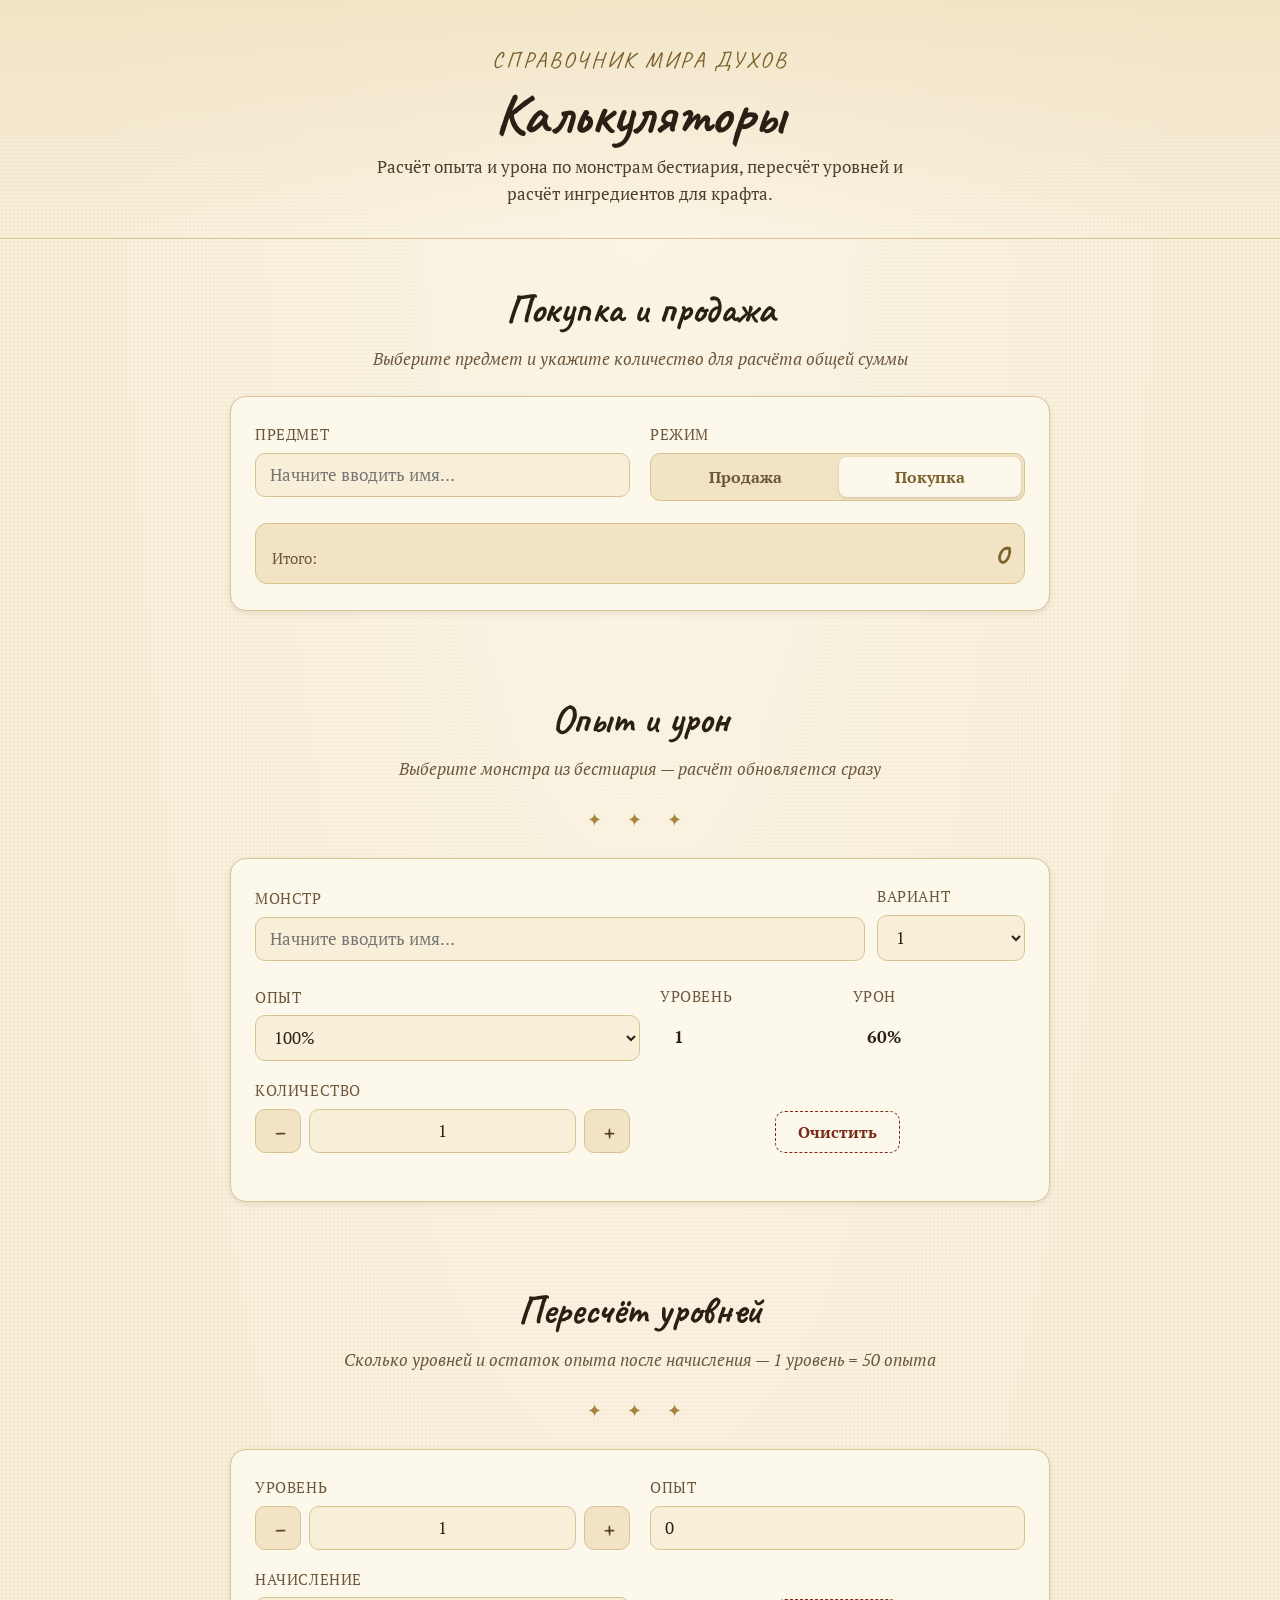
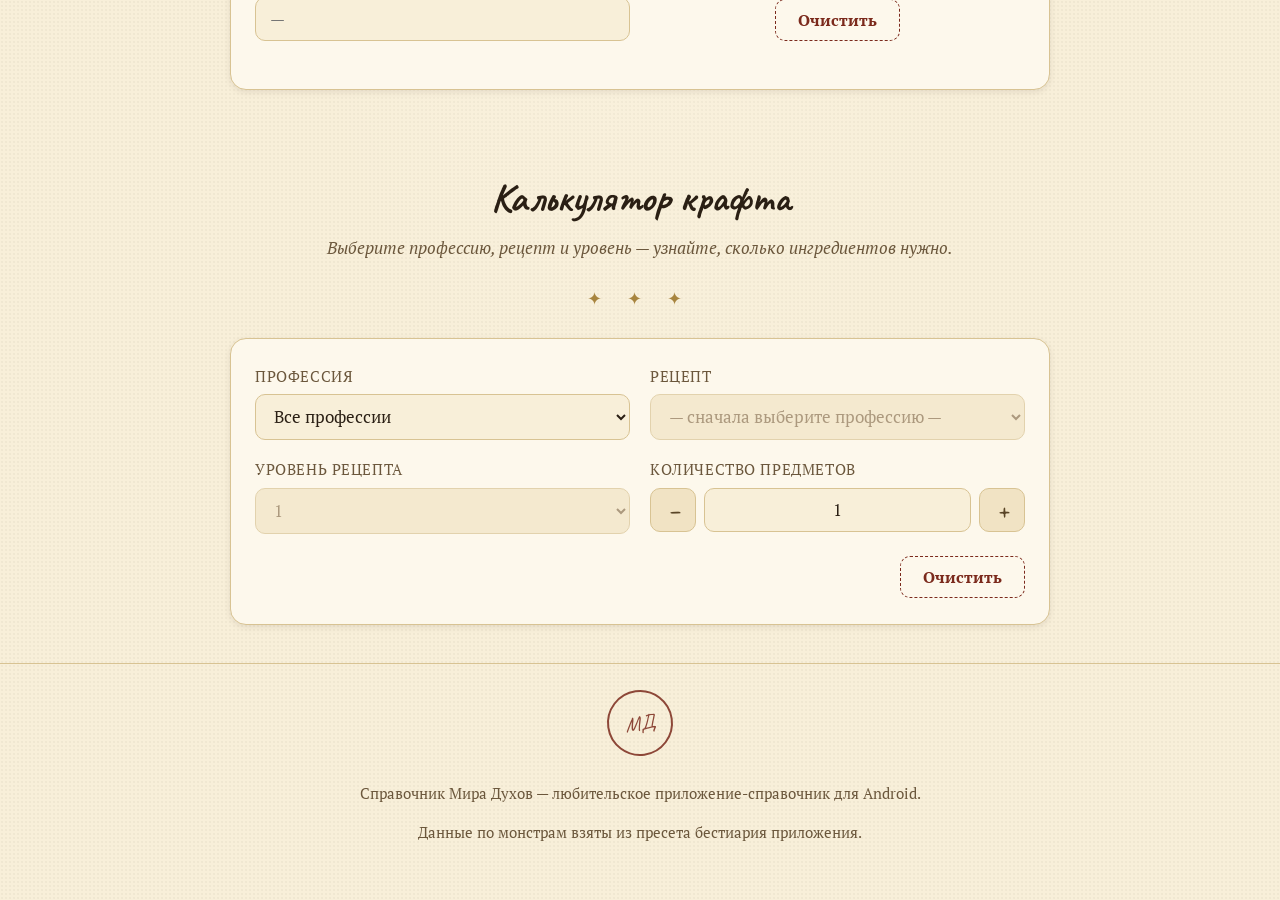
==== commit e064356a: "fix(calculator): exact 80/20 widths, cache-bust stylesheet" ====
--- a/calculator.html
+++ b/calculator.html
@@ -10,7 +10,7 @@
   <link rel="preconnect" href="https://fonts.googleapis.com">
   <link rel="preconnect" href="https://fonts.gstatic.com" crossorigin>
   <link href="https://fonts.googleapis.com/css2?family=Caveat:wght@400;700&family=PT+Serif:ital,wght@0,400;0,700;1,400&display=swap" rel="stylesheet">
-  <link rel="stylesheet" href="./calculator.css">
+  <link rel="stylesheet" href="./calculator.css?v=2">
   <script src="./monsters-data.js"></script>
   <script src="./recipes-data.js"></script>
   <script src="./items-data.js"></script>
--- a/calculator.css
+++ b/calculator.css
@@ -273,12 +273,13 @@
       margin: 0 0 6px;
     }
     .monster-row .m-name-field {
-      flex: 1 1 0;
+      flex: 0 0 calc(80% - 6px);
+      max-width: calc(80% - 6px);
       min-width: 0;
     }
     .monster-row .m-var-field {
-      flex: 0 0 20%;
-      max-width: 20%;
+      flex: 0 0 calc(20% - 6px);
+      max-width: calc(20% - 6px);
     }
     .monster-row .combo {
       width: 100%;
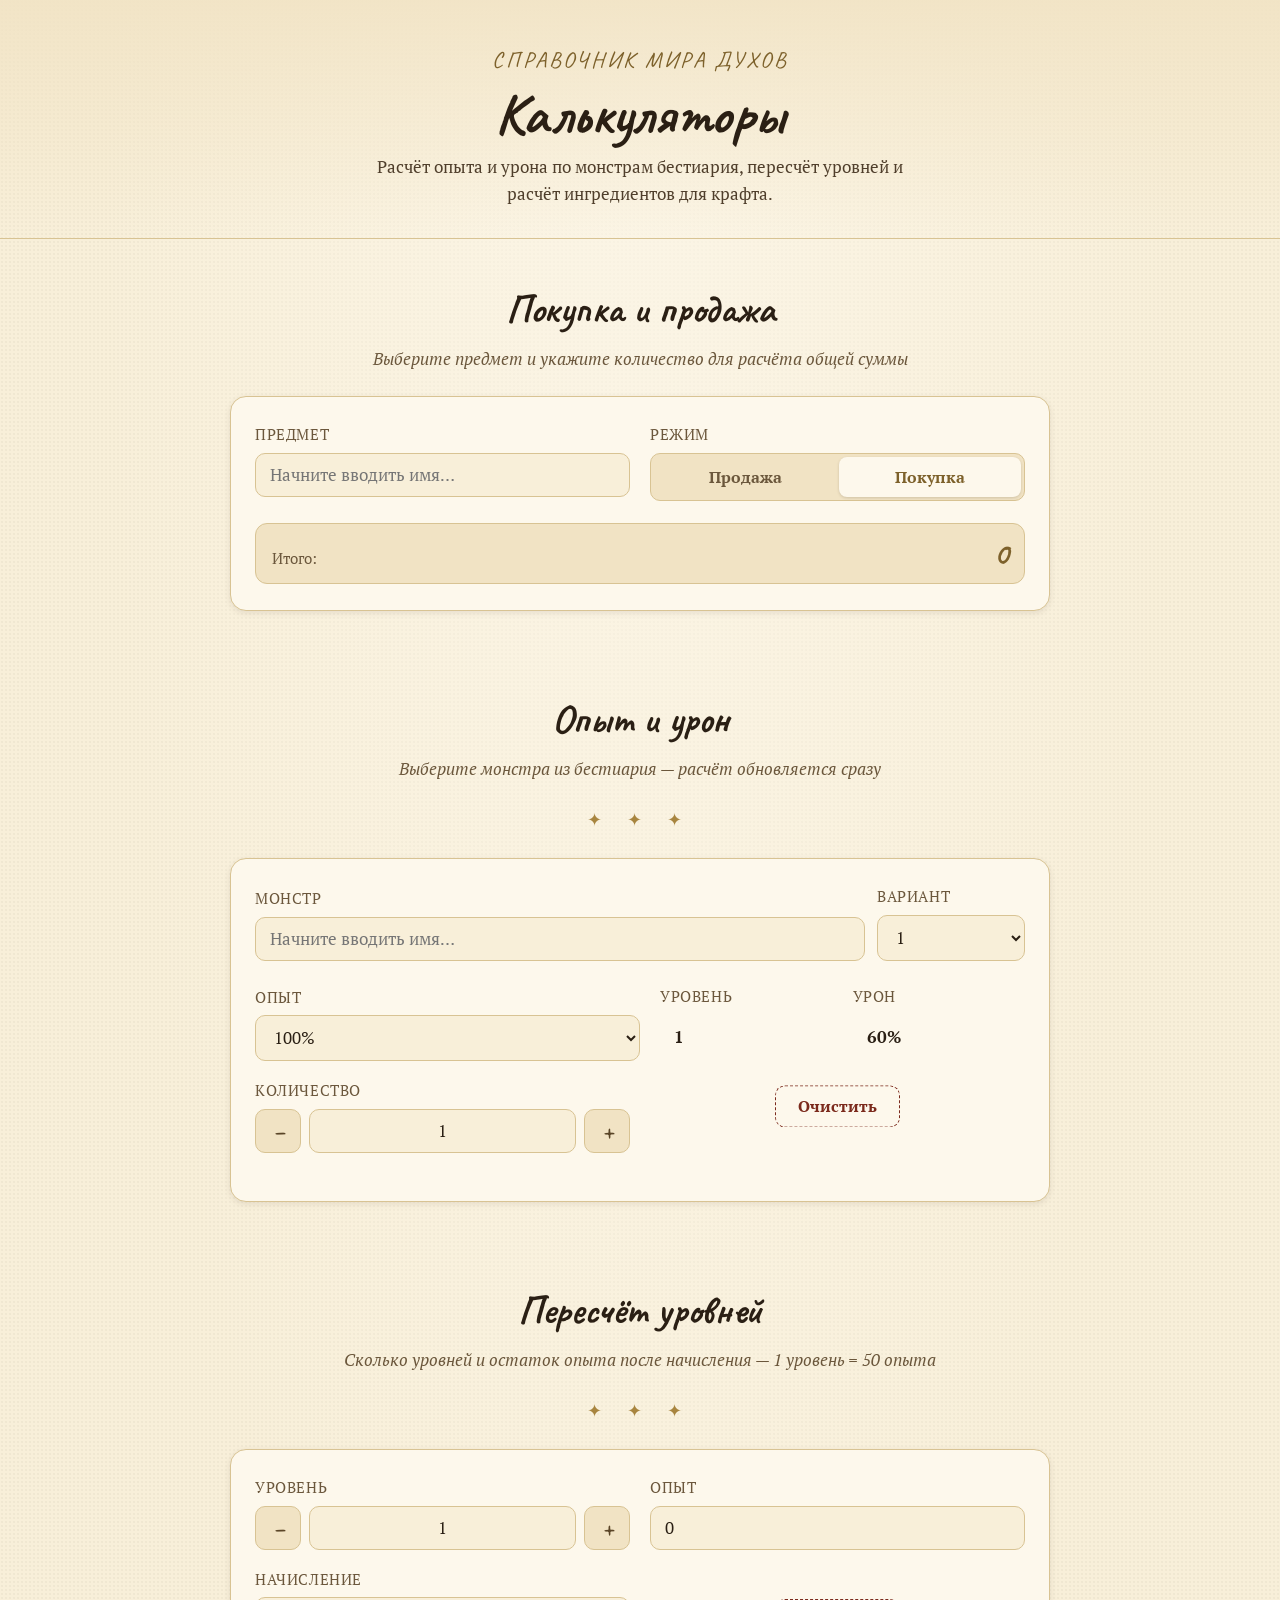
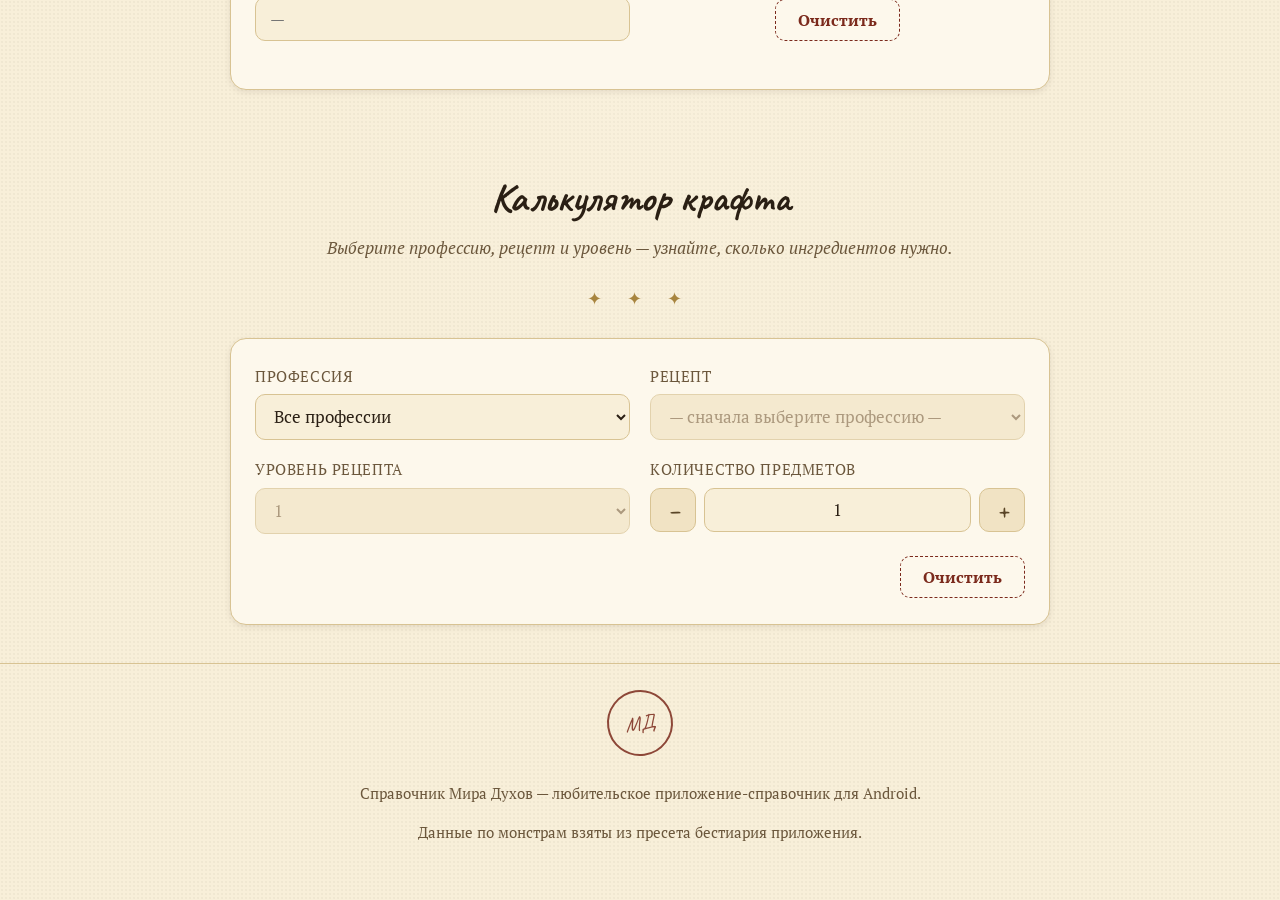
==== commit 89ff4df2: "fix(calculator): restore original number sizing and refresh stylesheet" ====
--- a/calculator.html
+++ b/calculator.html
@@ -10,8 +10,8 @@
   <link rel="preconnect" href="https://fonts.googleapis.com">
   <link rel="preconnect" href="https://fonts.gstatic.com" crossorigin>
   <link href="https://fonts.googleapis.com/css2?family=Caveat:wght@400;700&family=PT+Serif:ital,wght@0,400;0,700;1,400&display=swap" rel="stylesheet">
-  <link rel="stylesheet" href="./calculator.css?v=2">
-  <script src="./monsters-data.js"></script>
+  <link rel="stylesheet" href="./calculator.css?v=5">
+  <script src="./monsters-data.js?v=2"></script>
   <script src="./recipes-data.js"></script>
   <script src="./items-data.js"></script>
 </head>
@@ -128,19 +128,43 @@
           </div>
 
           <div class="results" id="monster-results">
-            <div class="result-row" id="row-element" hidden>
-              <span class="r-label">Стихия</span>
-              <span class="r-value" id="element-value"></span>
-            </div>
-            <div class="result-row" id="row-exp" hidden>
-              <span class="r-label">Опыт</span>
-              <span class="r-value" id="exp-value">—</span>
-              <span class="r-formula" id="exp-formula"></span>
-            </div>
-            <div class="result-row total" id="row-dmg" hidden>
-              <span class="r-label">Урон</span>
-              <span class="r-value" id="dmg-value">—</span>
-              <span class="r-formula" id="dmg-formula"></span>
+            <div class="monster-result-pair" id="element-life-grid" hidden>
+              <div class="result-row" id="row-element" hidden>
+                <span class="r-label" id="element-label">Стихия</span>
+                <span class="r-value" id="element-value"></span>
+                <div class="switch" id="element-switch" role="group" aria-labelledby="element-label" hidden>
+                  <button type="button" class="switch-btn active" data-adjustment="0" aria-pressed="true">0%</button>
+                  <button type="button" class="switch-btn" data-adjustment="20" aria-pressed="false">+20%</button>
+                  <button type="button" class="switch-btn" data-adjustment="-20" aria-pressed="false">-20%</button>
+                </div>
+              </div>
+              <div class="result-row" id="row-life">
+                <span class="r-label">Жизнь</span>
+                <span class="r-value" id="life-value" aria-live="polite"></span>
+                <span class="r-formula" id="life-formula" hidden></span>
+              </div>
+            </div>
+            <div class="monster-result-pair" id="exp-details-grid" hidden>
+              <div class="result-row" id="row-exp" hidden>
+                <span class="r-label">Опыт</span>
+                <span class="r-value" id="exp-value">—</span>
+                <span class="r-formula" id="exp-formula"></span>
+              </div>
+              <div class="result-row monster-info" id="row-details" hidden>
+                <span class="r-label">Дополнительные детали</span>
+                <span class="r-value-text" id="details-value"></span>
+              </div>
+            </div>
+            <div class="monster-result-pair" id="dmg-skills-grid" hidden>
+              <div class="result-row total" id="row-dmg" hidden>
+                <span class="r-label">Урон</span>
+                <span class="r-value" id="dmg-value">—</span>
+                <span class="r-formula" id="dmg-formula"></span>
+              </div>
+              <div class="result-row monster-info" id="row-skills" hidden>
+                <span class="r-label">Специальные навыки</span>
+                <span class="r-value-text" id="skills-value"></span>
+              </div>
             </div>
             <div class="results-grid" id="loot-city-grid">
               <div class="result-row" id="row-loot" hidden>
@@ -351,6 +375,18 @@
     var mClear = document.getElementById('monster-clear');
     var rowElement = document.getElementById('row-element');
     var elementValue = document.getElementById('element-value');
+    var elementLifeGrid = document.getElementById('element-life-grid');
+    var expDetailsGrid = document.getElementById('exp-details-grid');
+    var dmgSkillsGrid = document.getElementById('dmg-skills-grid');
+    var elementSwitch = document.getElementById('element-switch');
+    var elementButtons = elementSwitch.querySelectorAll('.switch-btn');
+    var elementAdjustment = 0;
+    var lifeValue = document.getElementById('life-value');
+    var lifeFormula = document.getElementById('life-formula');
+    var rowDetails = document.getElementById('row-details');
+    var detailsValue = document.getElementById('details-value');
+    var rowSkills = document.getElementById('row-skills');
+    var skillsValue = document.getElementById('skills-value');
 
     var current = null;   // выбранный монстр {n, min, max, loot}
     var activeIdx = -1;   // подсвеченный пункт списка подсказок
@@ -423,7 +459,8 @@
         escapeHtml(el) + '</span>';
     }
 
-    function elementChipsHtml(els) {
+    function elementChipsHtml(els, variableElement) {
+      if (variableElement) return elementChip('Переменная стихия');
       if (!els || els.length === 0) {
         var st = DEFAULT_ELEMENT_STYLE;
         return '<span class="element-chip" style="background:' + st.background + ';color:' + st.text + '">— без стихии —</span>';
@@ -482,6 +519,7 @@
       mInput.value = m.n;
       closeList();
       expSel.value = '1';
+      elementAdjustment = 0;
       /* количество не сбрасываем — clamp к максимуму варианта в recalc1 */
       currentVariant = 0;
       variantSel.value = '1';
@@ -491,11 +529,28 @@
     }
 
     function recalc1() {
+      elementLifeGrid.hidden = current == null;
+      expDetailsGrid.hidden = current == null;
+      dmgSkillsGrid.hidden = current == null;
+      detailsValue.textContent = current ? current.details || '' : '';
+      skillsValue.textContent = current ? (current.skills || []).join('\n') : '';
+      rowDetails.hidden = !detailsValue.textContent;
+      rowSkills.hidden = !skillsValue.textContent;
+      var hasElement = current != null && ((current.el || []).length > 0 || current.variableElement === true);
+      elementSwitch.hidden = !hasElement;
+      if (!hasElement) elementAdjustment = 0;
+      for (var b = 0; b < elementButtons.length; b++) {
+        var selected = Number(elementButtons[b].getAttribute('data-adjustment')) === elementAdjustment;
+        elementButtons[b].classList.toggle('active', selected);
+        elementButtons[b].setAttribute('aria-pressed', String(selected));
+      }
       if (current == null) {
         rowElement.hidden = true;
         rowExp.hidden = true;
         rowDmg.hidden = true;
         rowLoot.hidden = true;
+        lifeValue.textContent = '';
+        lifeFormula.textContent = '';
         return;
       }
       var v = VARIANTS[currentVariant];
@@ -512,19 +567,24 @@
       var expAll = expOne * qty;
       var dmgOne = (level * 100 * dmgPct) / 100;
       var dmgAll = dmgOne * qty;
+      var elementCoefficient = (100 + elementAdjustment) / 100;
+      var lifeOne = level * 100 * elementCoefficient;
+      var lifeAll = lifeOne * qty;
 
       rowExp.hidden = false;
       rowDmg.hidden = false;
       rowElement.hidden = false;
-      elementValue.innerHTML = elementChipsHtml(current.el);
+      elementValue.innerHTML = elementChipsHtml(current.el, current.variableElement);
+
+      lifeValue.textContent = fmtInt(lifeOne) + ' Х' + (qty > 1 ? ' × ' + qty + ' = ' + fmtInt(lifeAll) + ' Х' : '');
+      lifeFormula.textContent = '100 × ' + level + ' ур. × ' + String(elementCoefficient).replace('.', ',') +
+        ' = ' + fmtInt(lifeOne) + ' Х за одного';
 
       expValue.textContent = fmtInt(expOne) + (qty > 1 ? ' × ' + qty + ' = ' + fmtInt(expAll) : '');
-      expFormula.textContent = current.n + ', ' + level + ' ур., опыт ' + Math.round(expPct * 100) + '%' +
-        (qty > 1 ? ', ' + qty + ' шт.' : '') + ' → ' + fmtInt(expOne) + ' за одного, всего ' + fmtInt(expAll);
+      expFormula.textContent = level + ' ур., опыт ' + Math.round(expPct * 100) + '%';
 
       dmgValue.textContent = fmtInt(dmgOne) + (qty > 1 ? ' × ' + qty + ' = ' + fmtInt(dmgAll) : '');
-      dmgFormula.textContent = current.n + ', ' + level + ' ур., урон ' + dmgPct + '%' +
-        (qty > 1 ? ', ' + qty + ' шт.' : '') + ' → ' + fmtInt(dmgOne) + ' за одного, всего ' + fmtInt(dmgAll);
+      dmgFormula.textContent = level + ' ур., урон ' + dmgPct + '%';
 
       /* Лут: «имя N/M» — N = кол-во монстров (стаков), M = размер стака из бестиария */
       var loot = current.loot || [];
@@ -598,6 +658,14 @@
     });
 
     expSel.addEventListener('change', recalc1);
+    elementSwitch.addEventListener('click', function (e) {
+      var button = e.target.closest('.switch-btn');
+      if (!button || !elementSwitch.contains(button) || elementSwitch.hidden) return;
+      var adjustment = Number(button.getAttribute('data-adjustment'));
+      if (adjustment !== 0 && adjustment !== 20 && adjustment !== -20) return;
+      elementAdjustment = adjustment;
+      recalc1();
+    });
     variantSel.addEventListener('change', function () {
       var n = parseInt(variantSel.value, 10);
       if (n >= 1 && n <= VARIANTS.length) {
@@ -637,6 +705,7 @@
       vDmgEl.textContent = '60%';
       cntInput.value = '1';
       expSel.value = '1';
+      elementAdjustment = 0;
       recalc1();
       updateCityList();
       mInput.focus();
--- a/calculator.css
+++ b/calculator.css
@@ -395,6 +395,7 @@
       align-items: flex-end;
       justify-content: center;
     }
+    #monster-clear { transform: translateY(-1.6rem); }
 
     /* ——— Результаты ——— */
     .results { margin-top: 22px; display: grid; gap: 14px; }
@@ -588,7 +589,93 @@
     .results-grid[hidden] { display: none; }
     .results-grid.single { grid-template-columns: 1fr; }
 
+    .monster-result-pair {
+      display: grid;
+      grid-template-columns: repeat(2, minmax(0, 1fr));
+      gap: 14px;
+      align-items: start;
+    }
+    .monster-result-pair > .result-row {
+      min-width: 0;
+      grid-template-columns: minmax(0, 1fr);
+    }
+    .monster-result-pair .r-value,
+    .monster-result-pair .r-formula {
+      min-width: 0;
+      white-space: normal;
+      overflow-wrap: anywhere;
+    }
+    #row-element {
+      display: flex;
+      align-items: center;
+      gap: 6px;
+      padding: 8px;
+      overflow-x: auto;
+    }
+    #row-element .r-label {
+      flex: none;
+      white-space: nowrap;
+    }
+    #element-value {
+      display: flex;
+      flex: none;
+      gap: 3px;
+    }
+    #element-value .element-chip-stripes { flex-wrap: nowrap; }
+    #element-value .element-chip {
+      padding: 3px 5px;
+      white-space: nowrap;
+      line-height: 1.2;
+    }
+    #element-switch {
+      flex: none;
+      margin-left: auto;
+      padding: 2px;
+      gap: 2px;
+    }
+    #element-switch .switch-btn {
+      flex: none;
+      padding: 4px 3px;
+      font-size: 0.9rem;
+      white-space: nowrap;
+    }
+    #element-switch .switch-btn:focus-visible {
+      outline: 2px solid var(--gold-500);
+      outline-offset: 2px;
+    }
+    .monster-info .r-value-text {
+      font-size: 1rem;
+      line-height: 1.6;
+    }
+    #row-exp,
+    #row-dmg {
+      grid-template-columns: auto minmax(0, 1fr);
+      align-items: start;
+      gap: 3px;
+      padding: 8px 10px;
+    }
+    #row-exp .r-value,
+    #row-dmg .r-value {
+      white-space: nowrap;
+      text-align: right;
+    }
+    #row-life {
+      grid-template-columns: auto minmax(0, 1fr);
+      align-items: center;
+      gap: 4px;
+      padding: 8px;
+    }
+    #row-life .r-value {
+      white-space: nowrap;
+      overflow-x: auto;
+      text-align: right;
+    }
+
     @media (max-width: 640px) {
+      #row-element { padding: 4px; gap: 3px; }
+      #element-value .element-chip { padding: 2px 3px; }
+      #element-switch .switch-btn { padding: 4px 1px; }
+      .monster-result-pair { grid-template-columns: minmax(0, 1fr); }
       .results-grid { grid-template-columns: 1fr; }
       .fields { grid-template-columns: 1fr; }
       .result-row { grid-template-columns: 1fr; }
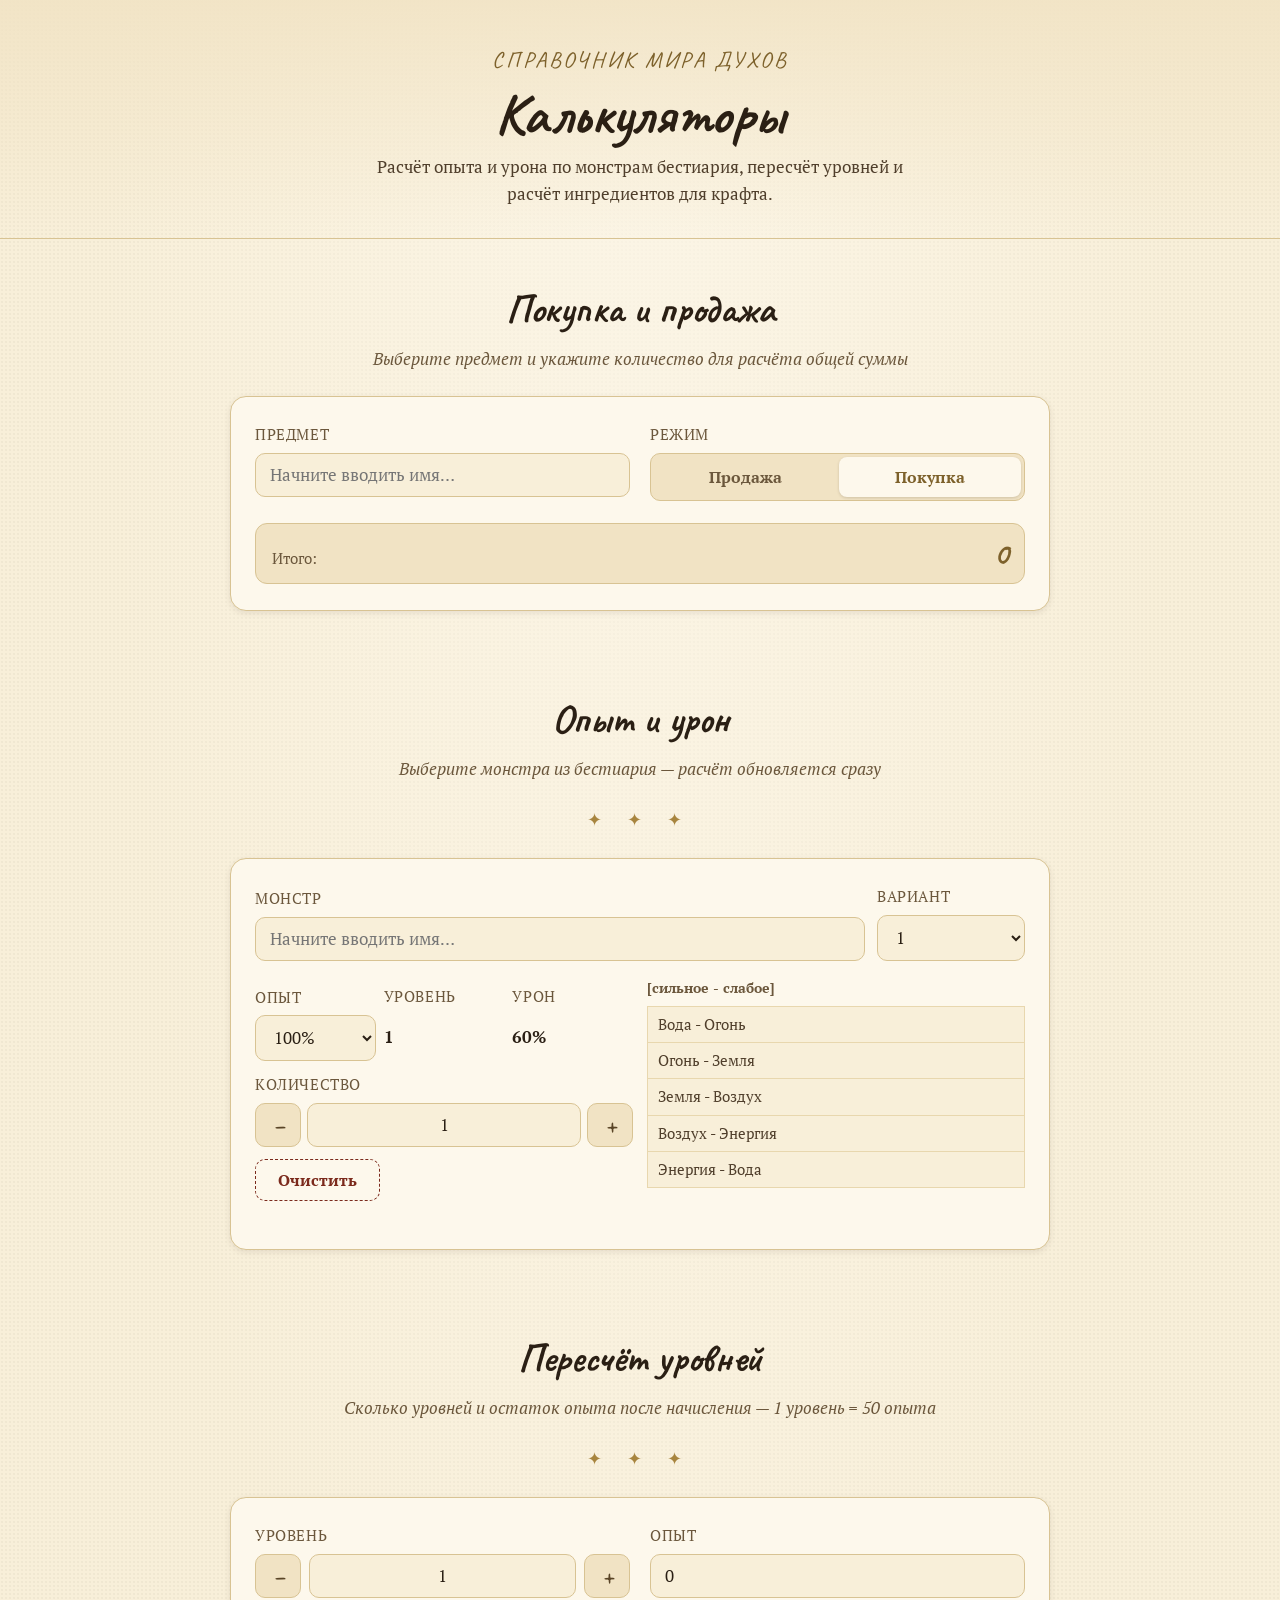
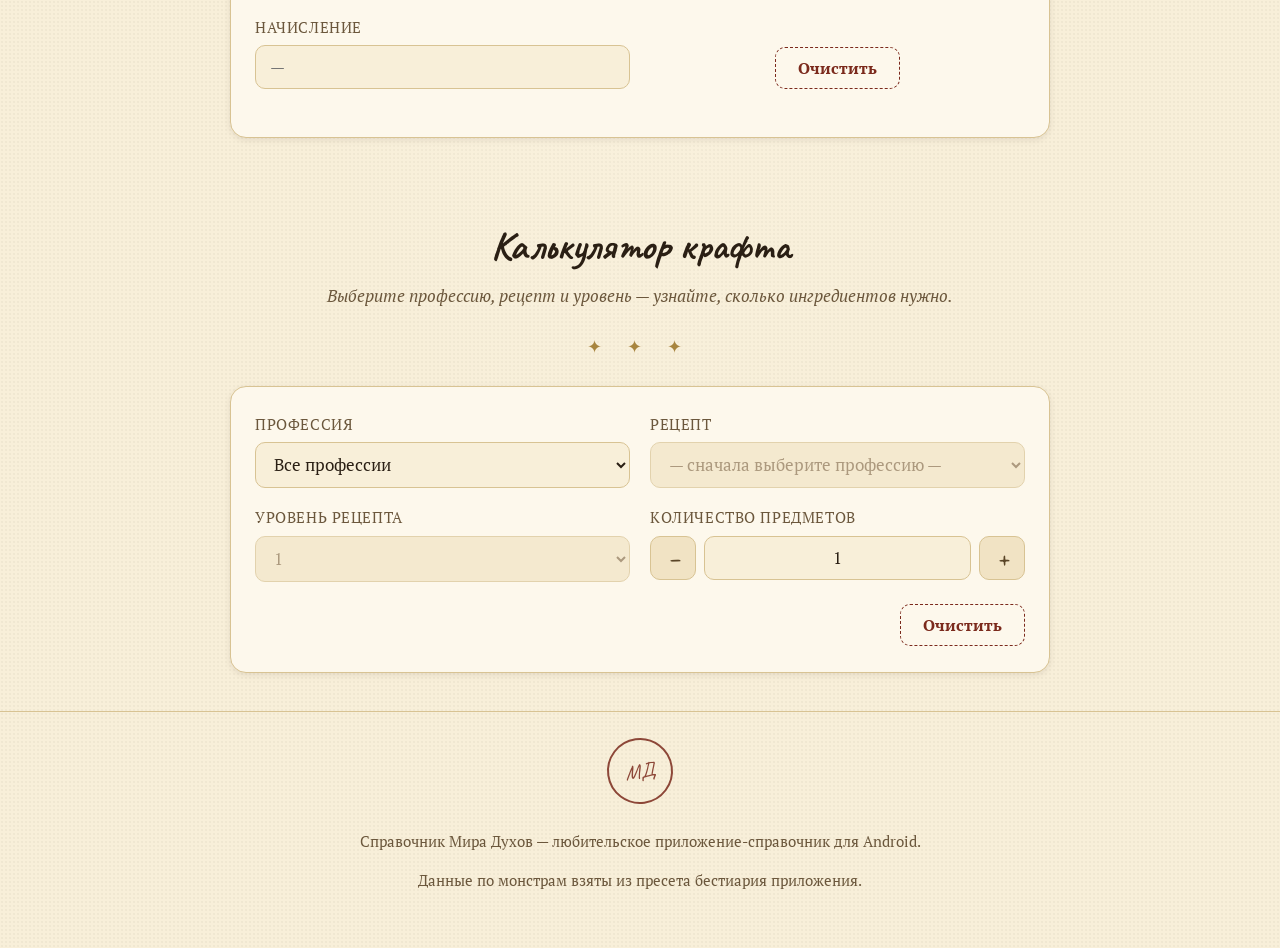
==== commit 4a9db318: "feat(calculator): split monster controls 50/50 with element reference" ====
--- a/calculator.html
+++ b/calculator.html
@@ -10,7 +10,7 @@
   <link rel="preconnect" href="https://fonts.googleapis.com">
   <link rel="preconnect" href="https://fonts.gstatic.com" crossorigin>
   <link href="https://fonts.googleapis.com/css2?family=Caveat:wght@400;700&family=PT+Serif:ital,wght@0,400;0,700;1,400&display=swap" rel="stylesheet">
-  <link rel="stylesheet" href="./calculator.css?v=5">
+  <link rel="stylesheet" href="./calculator.css?v=6">
   <script src="./monsters-data.js?v=2"></script>
   <script src="./recipes-data.js"></script>
   <script src="./items-data.js"></script>
@@ -93,37 +93,52 @@
               </div>
             </div>
 
-            <div class="field field-summary">
-              <div class="exp-wrap">
-                <label for="exp-select">Опыт</label>
-                <select id="exp-select">
-                  <option value="1" selected>100%</option>
-                  <option value="0.75">75%</option>
-                  <option value="0.5">50%</option>
-                </select>
-              </div>
-              <div class="sum-cell">
-                <span class="sum-name">Уровень</span>
-                <span class="sum-value" id="variant-level">1</span>
-              </div>
-              <div class="sum-cell">
-                <span class="sum-name">Урон</span>
-                <span class="sum-value" id="variant-dmg">60%</span>
-              </div>
-            </div>
-
-            <div class="field">
-              <label for="count-input">Количество</label>
-              <div class="stepper">
-                <button type="button" id="count-minus" aria-label="Уменьшить количество">−</button>
-                <input type="number" id="count-input" inputmode="numeric" min="1" step="1" value="1" aria-label="Количество">
-                <button type="button" id="count-plus" aria-label="Увеличить количество">+</button>
-              </div>
-              <span id="count-max-hint"></span>
-            </div>
-
-            <div class="field-clear">
-              <button type="button" class="btn-clear" id="monster-clear">Очистить</button>
+            <div class="monster-controls">
+              <div class="monster-controls-fields">
+                <div class="field field-summary">
+                  <div class="exp-wrap">
+                    <label for="exp-select">Опыт</label>
+                    <select id="exp-select">
+                      <option value="1" selected>100%</option>
+                      <option value="0.75">75%</option>
+                      <option value="0.5">50%</option>
+                    </select>
+                  </div>
+                  <div class="sum-cell">
+                    <span class="sum-name">Уровень</span>
+                    <span class="sum-value" id="variant-level">1</span>
+                  </div>
+                  <div class="sum-cell">
+                    <span class="sum-name">Урон</span>
+                    <span class="sum-value" id="variant-dmg">60%</span>
+                  </div>
+                </div>
+
+                <div class="field">
+                  <label for="count-input">Количество</label>
+                  <div class="stepper">
+                    <button type="button" id="count-minus" aria-label="Уменьшить количество">−</button>
+                    <input type="number" id="count-input" inputmode="numeric" min="1" step="1" value="1" aria-label="Количество">
+                    <button type="button" id="count-plus" aria-label="Увеличить количество">+</button>
+                  </div>
+                  <span id="count-max-hint"></span>
+                </div>
+
+                <div class="field-clear">
+                  <button type="button" class="btn-clear" id="monster-clear">Очистить</button>
+                </div>
+              </div>
+
+              <table class="element-reference">
+                <caption>[сильное - слабое]</caption>
+                <tbody>
+                  <tr><td>Вода - Огонь</td></tr>
+                  <tr><td>Огонь - Земля</td></tr>
+                  <tr><td>Земля - Воздух</td></tr>
+                  <tr><td>Воздух - Энергия</td></tr>
+                  <tr><td>Энергия - Вода</td></tr>
+                </tbody>
+              </table>
             </div>
           </div>
 
--- a/calculator.css
+++ b/calculator.css
@@ -395,7 +395,50 @@
       align-items: flex-end;
       justify-content: center;
     }
-    #monster-clear { transform: translateY(-1.6rem); }
+    .monster-controls {
+      grid-column: 1 / -1;
+      display: grid;
+      grid-template-columns: repeat(2, minmax(0, 1fr));
+      gap: 14px;
+      align-items: start;
+    }
+    .monster-controls-fields {
+      display: grid;
+      gap: 12px;
+      min-width: 0;
+    }
+    .monster-controls .field-summary {
+      display: grid;
+      grid-template-columns: repeat(3, minmax(0, 1fr));
+      gap: 8px;
+    }
+    .monster-controls .exp-wrap { min-width: 0; max-width: none; }
+    .monster-controls .sum-value { padding-inline: 0; }
+    .monster-controls .stepper { gap: 6px; }
+    .monster-controls .stepper input { min-width: 0; padding-inline: 4px; }
+    .monster-controls .field-clear { justify-content: flex-start; }
+    .element-reference {
+      width: 100%;
+      table-layout: fixed;
+      border-collapse: collapse;
+      font-size: 0.95rem;
+      line-height: 1.4;
+      color: var(--ink-400);
+      background: var(--paper-50);
+      border: 1px solid var(--paper-200);
+      overflow-wrap: anywhere;
+    }
+    .element-reference caption {
+      padding: 0 0 8px;
+      text-align: left;
+      font-size: 0.85rem;
+      font-weight: 700;
+      color: var(--ink-300);
+    }
+    .element-reference td {
+      padding: 7px 10px;
+      border-bottom: 1px solid var(--paper-200);
+    }
 
     /* ——— Результаты ——— */
     .results { margin-top: 22px; display: grid; gap: 14px; }
@@ -672,6 +715,22 @@
     }
 
     @media (max-width: 640px) {
+      .monster-controls { gap: 10px; }
+      .monster-controls .field-summary { grid-template-columns: repeat(2, minmax(0, 1fr)); }
+      .monster-controls .exp-wrap { grid-column: 1 / -1; }
+      .monster-controls .sum-name,
+      .monster-controls .field > label,
+      .monster-controls .exp-wrap > label {
+        font-size: 0.75rem;
+        letter-spacing: 0;
+      }
+      .monster-controls .sum-value { padding: 4px 0; }
+      .monster-controls .stepper button { width: 26px; }
+      .monster-controls .stepper { gap: 4px; }
+      .monster-controls .btn-clear { width: 100%; padding: 9px 4px; font-size: 0.85rem; }
+      .element-reference { font-size: 0.8rem; }
+      .element-reference caption { font-size: 0.75rem; }
+      .element-reference td { padding: 6px; }
       #row-element { padding: 4px; gap: 3px; }
       #element-value .element-chip { padding: 2px 3px; }
       #element-switch .switch-btn { padding: 4px 1px; }
@@ -694,3 +753,14 @@
         font-size: 1.5rem;
       }
     }
+
+    @media (max-width: 360px) {
+      .monster-controls .field-summary { grid-template-columns: minmax(0, 1fr); }
+      .monster-controls .sum-cell {
+        flex-direction: row;
+        align-items: center;
+        justify-content: space-between;
+        gap: 4px;
+      }
+      .monster-controls .sum-name { margin-bottom: 0; }
+    }
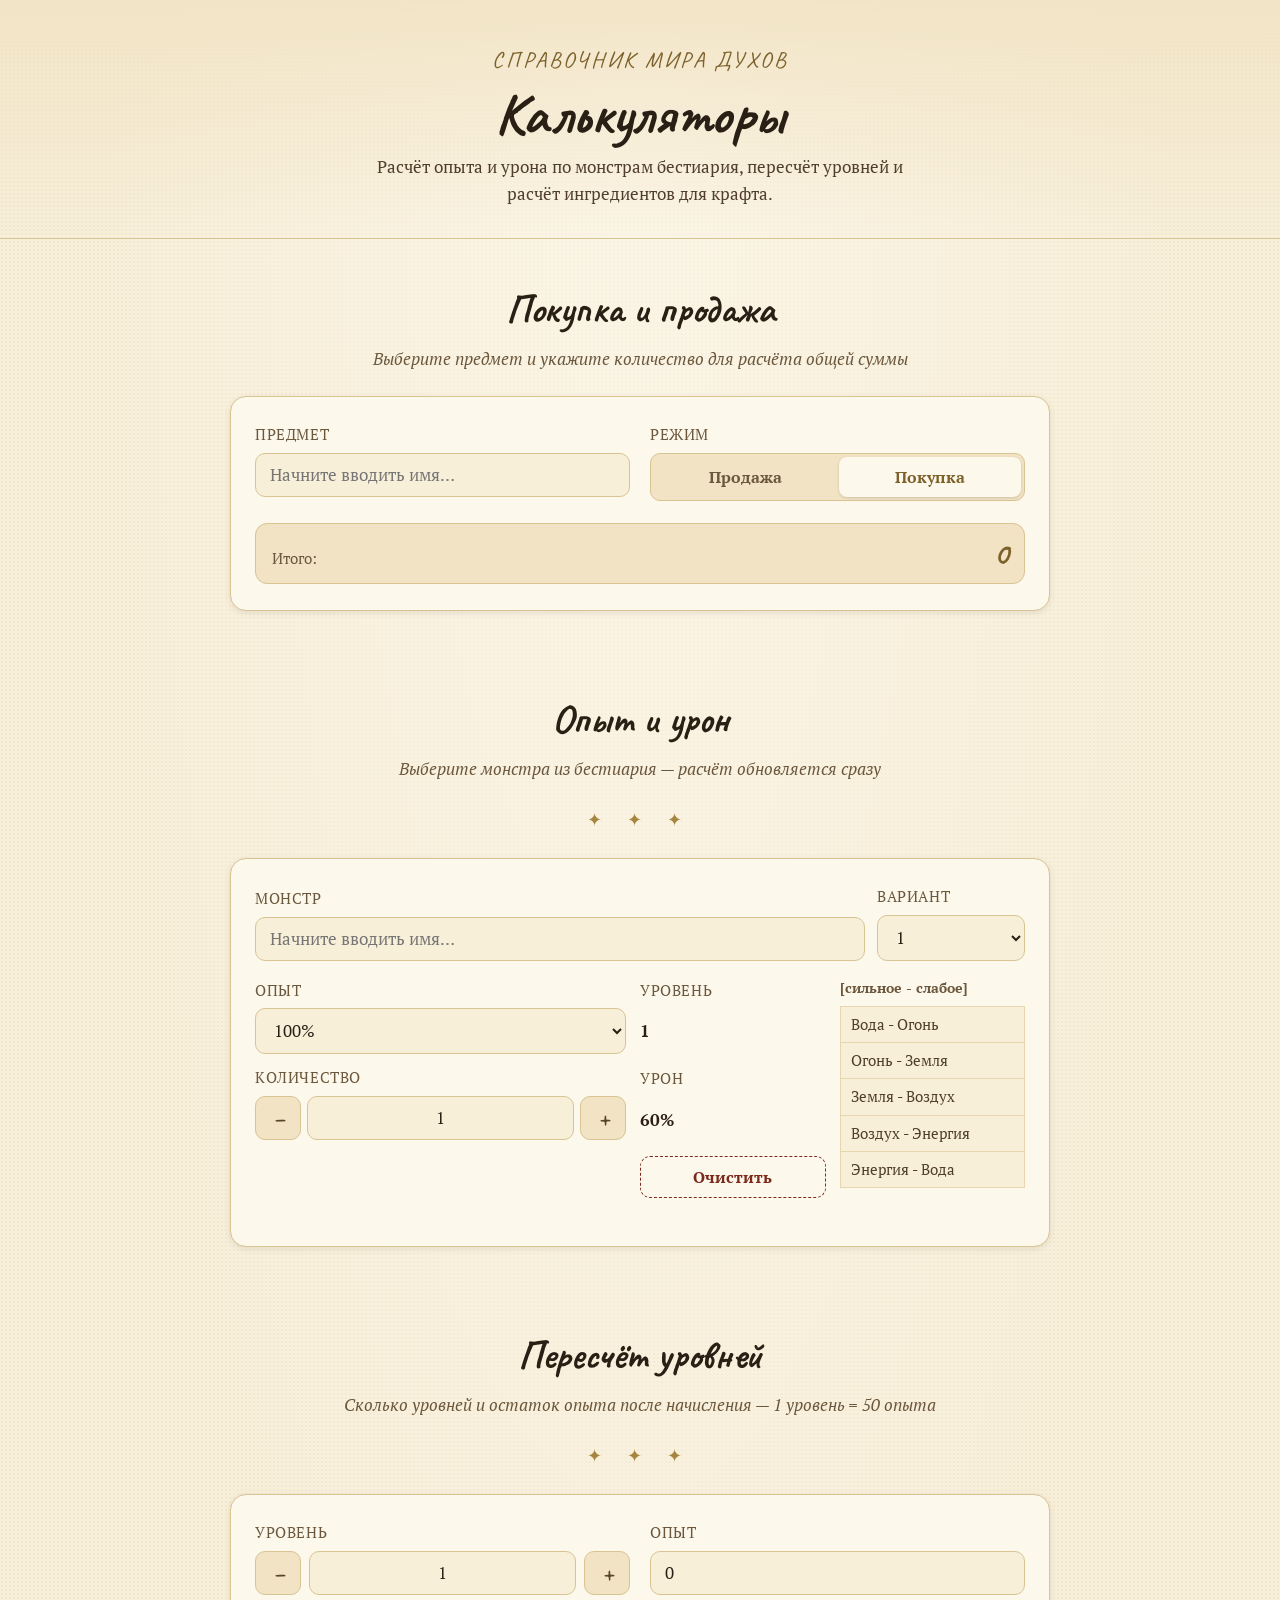
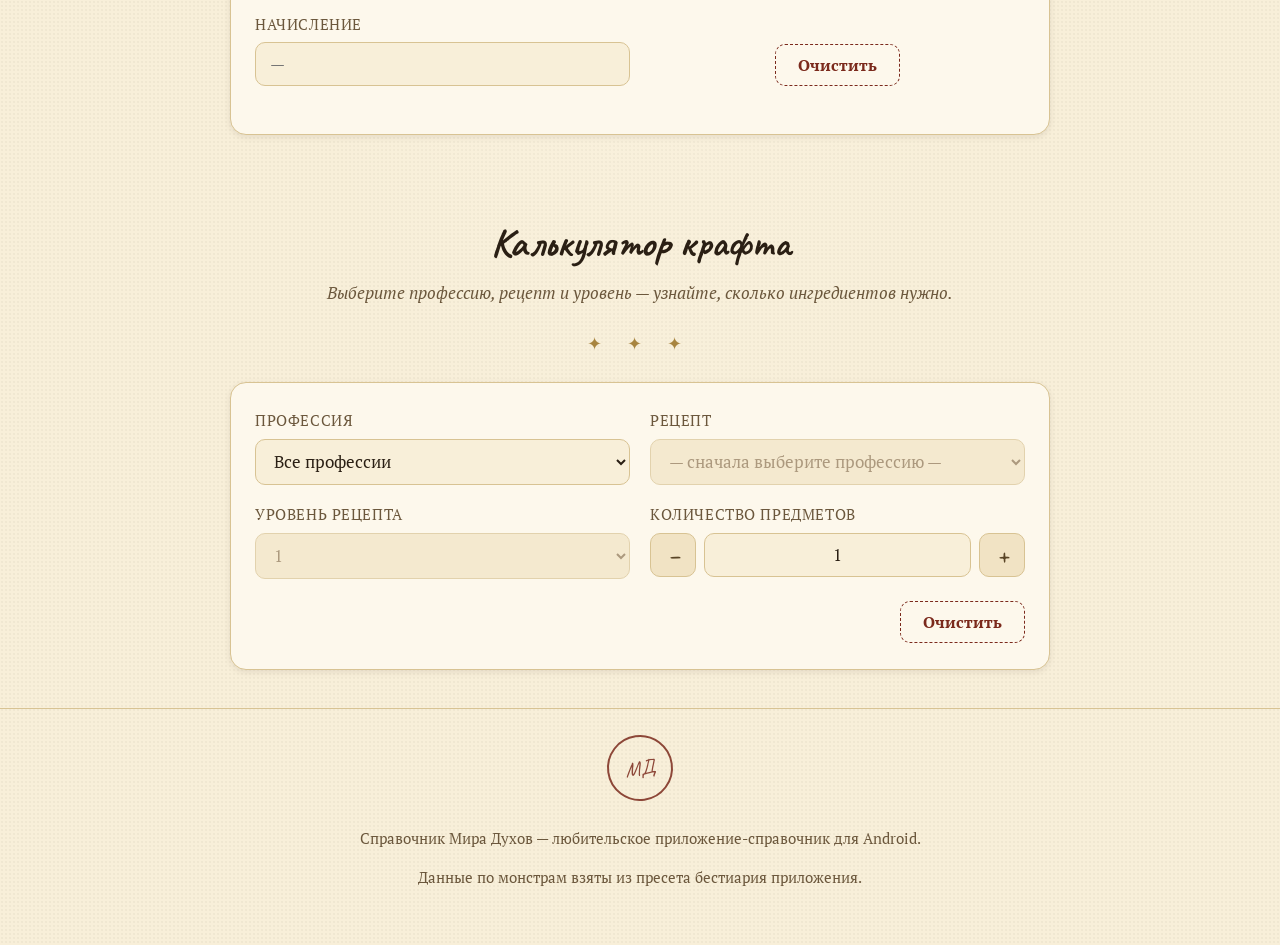
==== commit 5b8779ed: "fix(calculator): restore experience and quantity width with 50/25/25 layout" ====
--- a/calculator.html
+++ b/calculator.html
@@ -10,7 +10,7 @@
   <link rel="preconnect" href="https://fonts.googleapis.com">
   <link rel="preconnect" href="https://fonts.gstatic.com" crossorigin>
   <link href="https://fonts.googleapis.com/css2?family=Caveat:wght@400;700&family=PT+Serif:ital,wght@0,400;0,700;1,400&display=swap" rel="stylesheet">
-  <link rel="stylesheet" href="./calculator.css?v=6">
+  <link rel="stylesheet" href="./calculator.css?v=7">
   <script src="./monsters-data.js?v=2"></script>
   <script src="./recipes-data.js"></script>
   <script src="./items-data.js"></script>
@@ -95,23 +95,13 @@
 
             <div class="monster-controls">
               <div class="monster-controls-fields">
-                <div class="field field-summary">
-                  <div class="exp-wrap">
-                    <label for="exp-select">Опыт</label>
-                    <select id="exp-select">
-                      <option value="1" selected>100%</option>
-                      <option value="0.75">75%</option>
-                      <option value="0.5">50%</option>
-                    </select>
-                  </div>
-                  <div class="sum-cell">
-                    <span class="sum-name">Уровень</span>
-                    <span class="sum-value" id="variant-level">1</span>
-                  </div>
-                  <div class="sum-cell">
-                    <span class="sum-name">Урон</span>
-                    <span class="sum-value" id="variant-dmg">60%</span>
-                  </div>
+                <div class="field exp-wrap">
+                  <label for="exp-select">Опыт</label>
+                  <select id="exp-select">
+                    <option value="1" selected>100%</option>
+                    <option value="0.75">75%</option>
+                    <option value="0.5">50%</option>
+                  </select>
                 </div>
 
                 <div class="field">
@@ -123,7 +113,17 @@
                   </div>
                   <span id="count-max-hint"></span>
                 </div>
-
+              </div>
+
+              <div class="monster-stats">
+                <div class="sum-cell">
+                  <span class="sum-name">Уровень</span>
+                  <span class="sum-value" id="variant-level">1</span>
+                </div>
+                <div class="sum-cell">
+                  <span class="sum-name">Урон</span>
+                  <span class="sum-value" id="variant-dmg">60%</span>
+                </div>
                 <div class="field-clear">
                   <button type="button" class="btn-clear" id="monster-clear">Очистить</button>
                 </div>
--- a/calculator.css
+++ b/calculator.css
@@ -398,25 +398,23 @@
     .monster-controls {
       grid-column: 1 / -1;
       display: grid;
-      grid-template-columns: repeat(2, minmax(0, 1fr));
+      grid-template-columns: minmax(0, 2fr) repeat(2, minmax(0, 1fr));
       gap: 14px;
       align-items: start;
     }
-    .monster-controls-fields {
+    .monster-controls-fields,
+    .monster-stats {
       display: grid;
       gap: 12px;
       min-width: 0;
     }
-    .monster-controls .field-summary {
-      display: grid;
-      grid-template-columns: repeat(3, minmax(0, 1fr));
-      gap: 8px;
-    }
     .monster-controls .exp-wrap { min-width: 0; max-width: none; }
     .monster-controls .sum-value { padding-inline: 0; }
+    .monster-stats .sum-name { overflow-wrap: anywhere; }
     .monster-controls .stepper { gap: 6px; }
     .monster-controls .stepper input { min-width: 0; padding-inline: 4px; }
     .monster-controls .field-clear { justify-content: flex-start; }
+    .monster-stats .btn-clear { width: 100%; padding-inline: 4px; overflow-wrap: anywhere; }
     .element-reference {
       width: 100%;
       table-layout: fixed;
@@ -715,22 +713,18 @@
     }
 
     @media (max-width: 640px) {
-      .monster-controls { gap: 10px; }
-      .monster-controls .field-summary { grid-template-columns: repeat(2, minmax(0, 1fr)); }
-      .monster-controls .exp-wrap { grid-column: 1 / -1; }
-      .monster-controls .sum-name,
-      .monster-controls .field > label,
-      .monster-controls .exp-wrap > label {
-        font-size: 0.75rem;
+      .monster-controls { gap: 8px; }
+      .monster-stats .sum-name {
+        font-size: 0.65rem;
         letter-spacing: 0;
       }
       .monster-controls .sum-value { padding: 4px 0; }
       .monster-controls .stepper button { width: 26px; }
       .monster-controls .stepper { gap: 4px; }
-      .monster-controls .btn-clear { width: 100%; padding: 9px 4px; font-size: 0.85rem; }
-      .element-reference { font-size: 0.8rem; }
-      .element-reference caption { font-size: 0.75rem; }
-      .element-reference td { padding: 6px; }
+      .monster-stats .btn-clear { padding: 9px 2px; font-size: 0.65rem; }
+      .element-reference { font-size: 0.75rem; }
+      .element-reference caption { font-size: 0.65rem; }
+      .element-reference td { padding: 6px 4px; }
       #row-element { padding: 4px; gap: 3px; }
       #element-value .element-chip { padding: 2px 3px; }
       #element-switch .switch-btn { padding: 4px 1px; }
@@ -755,12 +749,8 @@
     }
 
     @media (max-width: 360px) {
-      .monster-controls .field-summary { grid-template-columns: minmax(0, 1fr); }
-      .monster-controls .sum-cell {
-        flex-direction: row;
-        align-items: center;
-        justify-content: space-between;
-        gap: 4px;
+      .monster-controls-fields .field > label {
+        font-size: 0.75rem;
+        letter-spacing: 0;
       }
-      .monster-controls .sum-name { margin-bottom: 0; }
-    }
+    }
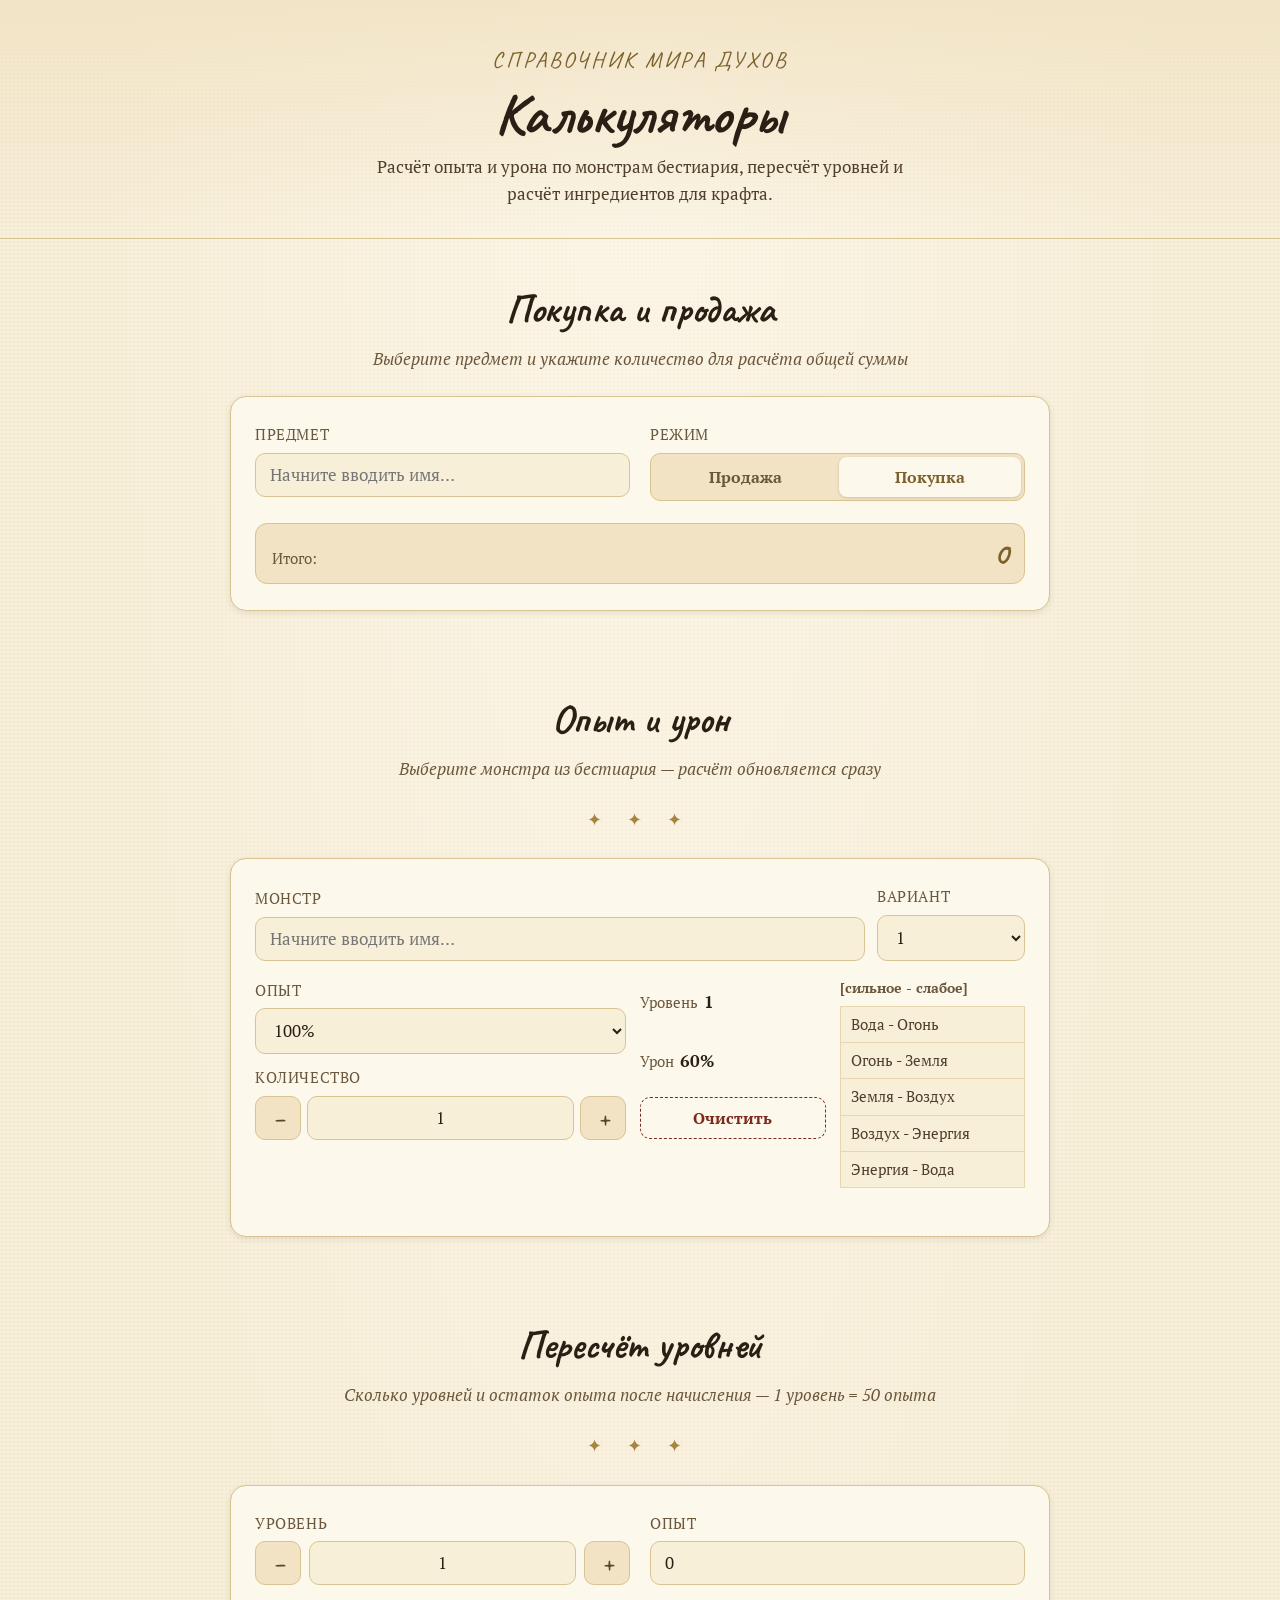
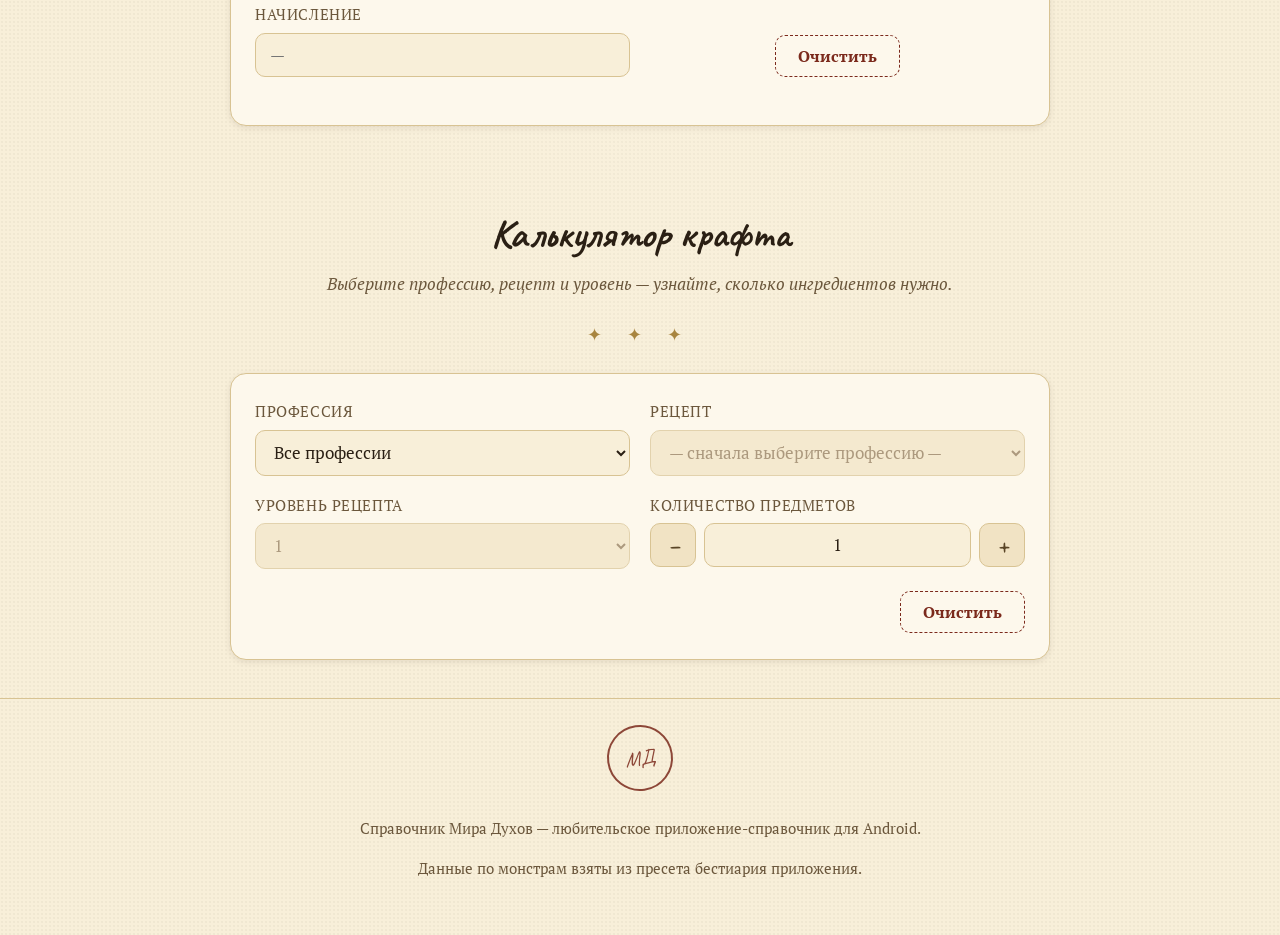
==== commit 99f7819c: "fix(calculator): keep level and damage labels inline with values" ====
--- a/calculator.html
+++ b/calculator.html
@@ -10,7 +10,7 @@
   <link rel="preconnect" href="https://fonts.googleapis.com">
   <link rel="preconnect" href="https://fonts.gstatic.com" crossorigin>
   <link href="https://fonts.googleapis.com/css2?family=Caveat:wght@400;700&family=PT+Serif:ital,wght@0,400;0,700;1,400&display=swap" rel="stylesheet">
-  <link rel="stylesheet" href="./calculator.css?v=7">
+  <link rel="stylesheet" href="./calculator.css?v=8">
   <script src="./monsters-data.js?v=2"></script>
   <script src="./recipes-data.js"></script>
   <script src="./items-data.js"></script>
--- a/calculator.css
+++ b/calculator.css
@@ -410,7 +410,17 @@
     }
     .monster-controls .exp-wrap { min-width: 0; max-width: none; }
     .monster-controls .sum-value { padding-inline: 0; }
-    .monster-stats .sum-name { overflow-wrap: anywhere; }
+    .monster-stats .sum-cell {
+      flex-direction: row;
+      align-items: baseline;
+      gap: 6px;
+      white-space: nowrap;
+    }
+    .monster-stats .sum-name {
+      margin-bottom: 0;
+      text-transform: none;
+      letter-spacing: 0;
+    }
     .monster-controls .stepper { gap: 6px; }
     .monster-controls .stepper input { min-width: 0; padding-inline: 4px; }
     .monster-controls .field-clear { justify-content: flex-start; }
@@ -719,6 +729,7 @@
         letter-spacing: 0;
       }
       .monster-controls .sum-value { padding: 4px 0; }
+      .monster-stats .sum-value { font-size: 0.85rem; }
       .monster-controls .stepper button { width: 26px; }
       .monster-controls .stepper { gap: 4px; }
       .monster-stats .btn-clear { padding: 9px 2px; font-size: 0.65rem; }
@@ -749,6 +760,9 @@
     }
 
     @media (max-width: 360px) {
+      .monster-stats .sum-cell { gap: 2px; }
+      .monster-stats .sum-name { font-size: 0.55rem; }
+      .monster-stats .sum-value { font-size: 0.65rem; }
       .monster-controls-fields .field > label {
         font-size: 0.75rem;
         letter-spacing: 0;
